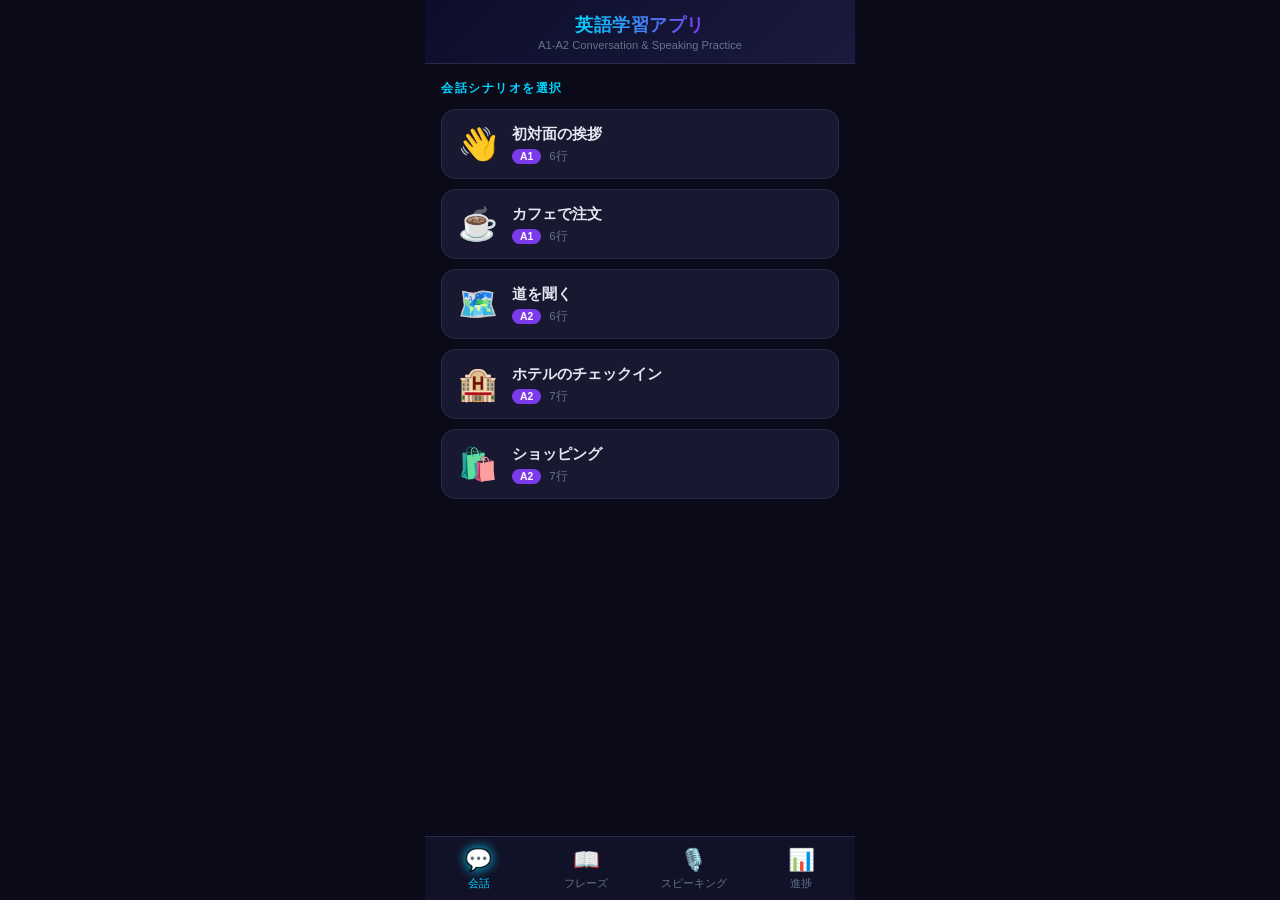
==== EnglishLearning/index.html @ e6db1539 "Add English Learning PWA for A1-A2 conversation & speaking practice - 5 dialogue scenarios (greeting" ====
<!DOCTYPE html>
<html lang="ja">
<head>
  <meta charset="UTF-8">
  <meta name="viewport" content="width=device-width, initial-scale=1.0, user-scalable=no">
  <meta name="apple-mobile-web-app-capable" content="yes">
  <meta name="apple-mobile-web-app-status-bar-style" content="black-translucent">
  <meta name="theme-color" content="#0a0a18">
  <title>English Learning App</title>
  <link rel="manifest" href="manifest.json">
  <link rel="apple-touch-icon" href="icons/icon-192.svg">
  <link rel="stylesheet" href="css/style.css">
</head>
<body>
<div id="app">

  <!-- Header -->
  <header class="header">
    <div class="header-title">英語学習アプリ</div>
    <div class="header-subtitle">A1-A2 Conversation & Speaking Practice</div>
  </header>

  <!-- Install Banner -->
  <div id="install-banner" class="install-banner hidden">
    <p>ホーム画面に追加してオフラインでも使えます</p>
    <button id="install-btn" class="install-btn">追加</button>
    <button id="install-dismiss-btn" class="install-dismiss">✕</button>
  </div>

  <!-- ============ CONVERSATION TAB ============ -->
  <section id="tab-conversation" class="tab-content active">
    <div class="scroll-area">

      <!-- List View -->
      <div id="dialogue-list-view">
        <div class="section-heading">会話シナリオを選択</div>
        <div id="dialogue-list"></div>
      </div>

      <!-- Detail View -->
      <div id="dialogue-detail-view" class="hidden">
        <div class="dialogue-detail-header">
          <button id="dl-back-btn" class="back-btn">← 戻る</button>
          <div id="dialogue-detail-title"></div>
        </div>

        <div id="dialogue-lines" class="dialogue-lines"></div>

        <div id="pronunciation-result" class="pronunciation-result hidden"></div>

        <div class="dialogue-controls">
          <div class="dialogue-ctrl-row">
            <button id="dl-prev-btn" class="btn-secondary">← 前へ</button>
            <span id="dl-progress">1 / 6</span>
            <button id="dl-next-btn" class="btn-primary">次へ →</button>
          </div>
          <div class="dialogue-ctrl-row">
            <button id="dl-speak-current-btn" class="btn-secondary" style="flex:1">🔊 聞く</button>
            <button id="dl-shadow-btn" class="btn-shadow">🗣️ シャドーイング</button>
          </div>
        </div>
      </div>

    </div>
  </section>

  <!-- ============ PHRASES TAB ============ -->
  <section id="tab-phrases" class="tab-content">
    <div class="scroll-area">
      <div class="section-heading">フレーズ集</div>
      <div class="cat-scroll">
        <div id="category-tabs" class="category-tabs"></div>
      </div>
      <div id="phrase-list"></div>
    </div>
  </section>

  <!-- ============ SPEAKING TAB ============ -->
  <section id="tab-speaking" class="tab-content">
    <div class="scroll-area">
      <div class="section-heading">スピーキング練習</div>

      <div class="sp-category-wrap">
        <label>カテゴリーを選択</label>
        <select id="sp-category-select" class="sp-select"></select>
      </div>

      <div class="speaking-card">
        <div id="sp-counter" class="sp-counter">1 / 10</div>
        <div id="sp-phrase-en" class="sp-phrase-en">Hello!</div>
        <div id="sp-phrase-ja" class="sp-phrase-ja">こんにちは！</div>
        <div id="sp-phrase-example" class="sp-phrase-example">Hello! How are you?</div>
      </div>

      <div id="sp-result" class="sp-result-box hidden"></div>

      <div class="sp-controls">
        <button id="sp-listen-btn" class="btn-secondary">🔊 発音を聞く</button>
        <button id="sp-record-btn" class="btn-shadow">🎙️ 発音してみる</button>
      </div>

      <div class="sp-nav">
        <button id="sp-prev-btn" class="btn-secondary">← 前のフレーズ</button>
        <button id="sp-next-btn" class="btn-secondary">次のフレーズ →</button>
      </div>

      <div class="sp-tips">
        <h3>💡 スピーキング練習のコツ</h3>
        <ul>
          <li>まず「発音を聞く」でネイティブの発音を確認しましょう</li>
          <li>何度も聞いて口の動きをイメージしてみましょう</li>
          <li>「発音してみる」をタップして実際に声に出してみましょう</li>
          <li>スコアより「声に出すこと」を大切に！</li>
        </ul>
      </div>
    </div>
  </section>

  <!-- ============ PROGRESS TAB ============ -->
  <section id="tab-progress" class="tab-content">
    <div class="scroll-area">
      <div class="section-heading">学習進捗</div>

      <div class="progress-stats">
        <div class="stat-card">
          <div id="prog-dialogues" class="stat-value">0/0</div>
          <div class="stat-label">会話完了</div>
        </div>
        <div class="stat-card">
          <div id="prog-phrases" class="stat-value">0/0</div>
          <div class="stat-label">練習済みフレーズ</div>
        </div>
        <div class="stat-card">
          <div id="prog-favorites" class="stat-value">0</div>
          <div class="stat-label">お気に入り</div>
        </div>
      </div>

      <div class="progress-bar-wrap">
        <p>会話シナリオ 完了率</p>
        <div class="progress-bar">
          <div id="prog-bar-fill" class="progress-bar-fill" style="width:0%"></div>
        </div>
        <div id="prog-bar-label" class="progress-bar-label">0%</div>
      </div>

      <div class="prog-section">
        <h3>完了した会話シナリオ</h3>
        <div id="prog-completed-list"></div>
      </div>

      <div class="prog-section">
        <h3>お気に入りのフレーズ</h3>
        <div id="prog-fav-list"></div>
      </div>

      <button id="prog-reset-btn" class="btn-danger">学習データをリセット</button>
    </div>
  </section>

  <!-- Tab Navigation -->
  <nav class="tab-nav">
    <button class="tab-btn active" data-tab="conversation">
      <span class="tab-icon">💬</span>
      <span>会話</span>
    </button>
    <button class="tab-btn" data-tab="phrases">
      <span class="tab-icon">📖</span>
      <span>フレーズ</span>
    </button>
    <button class="tab-btn" data-tab="speaking">
      <span class="tab-icon">🎙️</span>
      <span>スピーキング</span>
    </button>
    <button class="tab-btn" data-tab="progress">
      <span class="tab-icon">📊</span>
      <span>進捗</span>
    </button>
  </nav>

</div>

<!-- Toast -->
<div id="toast"></div>

<script src="js/data.js"></script>
<script src="js/app.js"></script>
</body>
</html>
---- EnglishLearning/css/style.css ----
/* ===== CSS Variables ===== */
:root {
  --bg: #0a0a18;
  --bg2: #111127;
  --card: #181830;
  --card2: #1e1e3c;
  --border: #2a2a50;
  --accent: #00d4ff;
  --accent2: #7c3aed;
  --accent3: #10b981;
  --text: #e2e8f0;
  --text2: #94a3b8;
  --text3: #64748b;
  --good: #10b981;
  --ok: #f59e0b;
  --retry: #ef4444;
  --radius: 14px;
  --radius-sm: 8px;
  --shadow: 0 4px 24px rgba(0,0,0,0.4);
  --transition: 0.2s ease;
  --header-h: 64px;
  --nav-h: 64px;
}

/* ===== Reset ===== */
*, *::before, *::after { box-sizing: border-box; margin: 0; padding: 0; }
html { font-size: 16px; }
body {
  font-family: -apple-system, BlinkMacSystemFont, 'Segoe UI', 'Hiragino Sans', sans-serif;
  background: var(--bg);
  color: var(--text);
  min-height: 100dvh;
  -webkit-font-smoothing: antialiased;
  overscroll-behavior: none;
}
button { cursor: pointer; border: none; background: none; font: inherit; color: inherit; }
button:disabled { opacity: 0.4; cursor: not-allowed; }
.hidden { display: none !important; }

/* ===== App Shell ===== */
#app {
  max-width: 430px;
  margin: 0 auto;
  min-height: 100dvh;
  display: flex;
  flex-direction: column;
  position: relative;
}

/* ===== Header ===== */
.header {
  height: var(--header-h);
  background: linear-gradient(135deg, #0d0d2b 0%, #1a1a3e 100%);
  display: flex;
  align-items: center;
  justify-content: center;
  flex-direction: column;
  border-bottom: 1px solid var(--border);
  position: sticky;
  top: 0;
  z-index: 50;
  padding: 0 16px;
}
.header-title {
  font-size: 1.1rem;
  font-weight: 700;
  background: linear-gradient(90deg, var(--accent), var(--accent2));
  -webkit-background-clip: text;
  -webkit-text-fill-color: transparent;
  background-clip: text;
  letter-spacing: 0.5px;
}
.header-subtitle {
  font-size: 0.7rem;
  color: var(--text3);
  margin-top: 2px;
}

/* ===== Install Banner ===== */
.install-banner {
  background: linear-gradient(135deg, var(--accent2), #4f46e5);
  padding: 10px 16px;
  display: flex;
  align-items: center;
  gap: 10px;
  font-size: 0.82rem;
}
.install-banner p { flex: 1; }
.install-btn {
  background: white;
  color: #1e1e3c;
  border-radius: 20px;
  padding: 5px 14px;
  font-size: 0.8rem;
  font-weight: 600;
  white-space: nowrap;
}
.install-dismiss {
  color: rgba(255,255,255,0.6);
  font-size: 1.1rem;
  padding: 4px;
}

/* ===== Tab Nav ===== */
.tab-nav {
  height: var(--nav-h);
  background: var(--bg2);
  border-top: 1px solid var(--border);
  display: flex;
  position: fixed;
  bottom: 0;
  left: 50%;
  transform: translateX(-50%);
  width: 100%;
  max-width: 430px;
  z-index: 50;
}
.tab-btn {
  flex: 1;
  display: flex;
  flex-direction: column;
  align-items: center;
  justify-content: center;
  gap: 3px;
  font-size: 0.7rem;
  color: var(--text3);
  transition: color var(--transition);
  padding-bottom: env(safe-area-inset-bottom, 0);
}
.tab-btn .tab-icon { font-size: 1.35rem; }
.tab-btn.active { color: var(--accent); }
.tab-btn.active .tab-icon { filter: drop-shadow(0 0 6px var(--accent)); }

/* ===== Scroll Area ===== */
.scroll-area {
  flex: 1;
  overflow-y: auto;
  padding: 16px;
  padding-bottom: calc(var(--nav-h) + 16px);
  -webkit-overflow-scrolling: touch;
}

/* ===== Tab Content ===== */
.tab-content { display: none; }
.tab-content.active { display: flex; flex-direction: column; }

/* ===== Section Heading ===== */
.section-heading {
  font-size: 0.75rem;
  font-weight: 600;
  color: var(--accent);
  text-transform: uppercase;
  letter-spacing: 1.5px;
  margin-bottom: 12px;
}

/* ===== Dialogue List ===== */
.dialogue-card {
  background: var(--card);
  border: 1px solid var(--border);
  border-radius: var(--radius);
  padding: 14px 16px;
  display: flex;
  align-items: center;
  gap: 14px;
  margin-bottom: 10px;
  transition: background var(--transition), border-color var(--transition);
}
.dialogue-card:hover, .dialogue-card:focus { background: var(--card2); border-color: var(--accent); outline: none; }
.dialogue-card.done { border-color: var(--good); }
.dialogue-icon { font-size: 2rem; }
.dialogue-info { flex: 1; }
.dialogue-title { font-size: 0.95rem; font-weight: 600; margin-bottom: 4px; }
.dialogue-meta { display: flex; gap: 8px; align-items: center; }
.level-badge {
  font-size: 0.65rem;
  font-weight: 700;
  background: var(--accent2);
  color: white;
  padding: 2px 8px;
  border-radius: 20px;
}
.line-count { font-size: 0.72rem; color: var(--text3); }
.done-badge {
  width: 24px;
  height: 24px;
  background: var(--good);
  border-radius: 50%;
  display: flex;
  align-items: center;
  justify-content: center;
  font-size: 0.75rem;
  font-weight: 700;
  flex-shrink: 0;
}

/* ===== Dialogue Detail ===== */
.dialogue-detail-header {
  display: flex;
  align-items: center;
  gap: 10px;
  margin-bottom: 16px;
}
.back-btn {
  background: var(--card);
  border: 1px solid var(--border);
  border-radius: var(--radius-sm);
  padding: 8px 12px;
  font-size: 0.85rem;
  color: var(--text2);
}
.back-btn:hover { color: var(--text); border-color: var(--accent); }
#dialogue-detail-title { font-size: 1rem; font-weight: 700; }

.dialogue-lines { margin-bottom: 16px; }

.dialogue-line {
  background: var(--card);
  border: 1px solid var(--border);
  border-radius: var(--radius);
  padding: 12px 14px;
  margin-bottom: 8px;
  position: relative;
  opacity: 0.5;
  transition: all var(--transition);
}
.dialogue-line.past { opacity: 0.65; }
.dialogue-line.active {
  opacity: 1;
  border-color: var(--accent);
  box-shadow: 0 0 16px rgba(0, 212, 255, 0.15);
}
.line-speaker {
  font-size: 0.7rem;
  font-weight: 700;
  color: var(--accent);
  text-transform: uppercase;
  letter-spacing: 1px;
  margin-bottom: 4px;
}
.line-en { font-size: 1rem; font-weight: 500; margin-bottom: 4px; }
.line-ja { font-size: 0.8rem; color: var(--text2); }
.line-speak-btn {
  position: absolute;
  top: 10px;
  right: 10px;
  font-size: 1.1rem;
  opacity: 0.6;
  transition: opacity var(--transition);
}
.line-speak-btn:hover { opacity: 1; }

.dialogue-controls {
  background: var(--card);
  border: 1px solid var(--border);
  border-radius: var(--radius);
  padding: 14px;
}
.dialogue-ctrl-row {
  display: flex;
  align-items: center;
  gap: 8px;
  margin-bottom: 10px;
}
.dialogue-ctrl-row:last-child { margin-bottom: 0; }
#dl-progress { font-size: 0.8rem; color: var(--text3); flex: 1; text-align: center; }

.btn-primary {
  background: linear-gradient(135deg, var(--accent), #0099cc);
  color: #000;
  font-weight: 700;
  border-radius: 24px;
  padding: 10px 20px;
  font-size: 0.9rem;
  transition: transform var(--transition), box-shadow var(--transition);
}
.btn-primary:hover:not(:disabled) { transform: scale(1.03); box-shadow: 0 4px 16px rgba(0,212,255,0.3); }

.btn-secondary {
  background: var(--card2);
  color: var(--text);
  border: 1px solid var(--border);
  border-radius: 24px;
  padding: 10px 16px;
  font-size: 0.85rem;
  transition: border-color var(--transition);
}
.btn-secondary:hover:not(:disabled) { border-color: var(--accent); }

.btn-shadow {
  background: linear-gradient(135deg, var(--accent2), #4f46e5);
  color: white;
  font-weight: 700;
  border-radius: 24px;
  padding: 10px 16px;
  font-size: 0.85rem;
  flex: 1;
}
.btn-shadow.recording {
  background: var(--retry);
  animation: pulse-btn 1s infinite;
}

@keyframes pulse-btn {
  0%, 100% { opacity: 1; }
  50% { opacity: 0.7; }
}

.pronunciation-result {
  margin-top: 10px;
  padding: 10px 14px;
  border-radius: var(--radius-sm);
  font-size: 0.85rem;
  font-weight: 600;
  text-align: center;
}
.pronunciation-result.good { background: rgba(16,185,129,0.15); color: var(--good); border: 1px solid var(--good); }
.pronunciation-result.ok { background: rgba(245,158,11,0.15); color: var(--ok); border: 1px solid var(--ok); }
.pronunciation-result.retry { background: rgba(239,68,68,0.15); color: var(--retry); border: 1px solid var(--retry); }
.spoken-text { font-size: 0.75rem; opacity: 0.8; margin-top: 4px; }

/* ===== Phrases Tab ===== */
.cat-scroll {
  overflow-x: auto;
  padding-bottom: 4px;
  margin-bottom: 16px;
  -webkit-overflow-scrolling: touch;
  scrollbar-width: none;
}
.cat-scroll::-webkit-scrollbar { display: none; }
.category-tabs { display: flex; gap: 8px; width: max-content; }

.cat-btn {
  display: flex;
  flex-direction: column;
  align-items: center;
  gap: 3px;
  background: var(--card);
  border: 1px solid var(--border);
  border-radius: var(--radius-sm);
  padding: 8px 12px;
  font-size: 0.72rem;
  white-space: nowrap;
  transition: all var(--transition);
}
.cat-btn.active {
  background: color-mix(in srgb, var(--cat-color, var(--accent)) 20%, var(--card));
  border-color: var(--cat-color, var(--accent));
  color: var(--cat-color, var(--accent));
}
.cat-btn span:first-child { font-size: 1.3rem; }

.phrase-card {
  background: var(--card);
  border: 1px solid var(--border);
  border-radius: var(--radius);
  padding: 14px;
  margin-bottom: 10px;
  display: flex;
  align-items: flex-start;
  gap: 10px;
  transition: border-color var(--transition);
}
.phrase-card.practiced { border-color: var(--accent3); }
.phrase-main { flex: 1; }
.phrase-en { font-size: 1rem; font-weight: 600; margin-bottom: 4px; }
.phrase-ja { font-size: 0.8rem; color: var(--accent); margin-bottom: 6px; }
.phrase-example { font-size: 0.75rem; color: var(--text3); font-style: italic; }

.phrase-actions { display: flex; flex-direction: column; gap: 6px; }
.icon-btn {
  width: 36px;
  height: 36px;
  border-radius: 50%;
  display: flex;
  align-items: center;
  justify-content: center;
  font-size: 1rem;
  background: var(--card2);
  border: 1px solid var(--border);
  transition: all var(--transition);
  flex-shrink: 0;
}
.icon-btn:hover { border-color: var(--accent); }
.icon-btn.active { color: #ef4444; border-color: #ef4444; }
.icon-btn.pulse { animation: pulse-btn 0.5s infinite; }

/* ===== Speaking Tab ===== */
.speaking-card {
  background: var(--card);
  border: 1px solid var(--border);
  border-radius: var(--radius);
  padding: 24px 20px;
  text-align: center;
  margin-bottom: 16px;
}
.sp-counter { font-size: 0.75rem; color: var(--text3); margin-bottom: 16px; }
.sp-phrase-en {
  font-size: 1.4rem;
  font-weight: 700;
  margin-bottom: 10px;
  line-height: 1.4;
  color: var(--text);
}
.sp-phrase-ja {
  font-size: 0.9rem;
  color: var(--accent);
  margin-bottom: 8px;
}
.sp-phrase-example {
  font-size: 0.78rem;
  color: var(--text3);
  font-style: italic;
}

.sp-controls {
  display: grid;
  grid-template-columns: 1fr 1fr;
  gap: 10px;
  margin-bottom: 12px;
}
.sp-nav { display: flex; gap: 10px; justify-content: center; margin-bottom: 12px; }
.sp-nav .btn-secondary { flex: 1; }

.sp-result-box {
  padding: 14px;
  border-radius: var(--radius);
  text-align: center;
  font-size: 1rem;
  font-weight: 700;
  line-height: 1.6;
}
.sp-result-box.good { background: rgba(16,185,129,0.15); color: var(--good); border: 1px solid var(--good); }
.sp-result-box.ok { background: rgba(245,158,11,0.15); color: var(--ok); border: 1px solid var(--ok); }
.sp-result-box.retry { background: rgba(239,68,68,0.15); color: var(--retry); border: 1px solid var(--retry); }

.sp-category-wrap { margin-bottom: 16px; }
.sp-category-wrap label { font-size: 0.78rem; color: var(--text3); display: block; margin-bottom: 6px; }
.sp-select {
  width: 100%;
  background: var(--card);
  border: 1px solid var(--border);
  border-radius: var(--radius-sm);
  color: var(--text);
  padding: 10px 12px;
  font-size: 0.9rem;
  appearance: none;
}
.sp-select:focus { outline: none; border-color: var(--accent); }

.sp-tips {
  background: var(--card);
  border: 1px solid var(--border);
  border-radius: var(--radius);
  padding: 14px;
}
.sp-tips h3 { font-size: 0.85rem; color: var(--accent); margin-bottom: 8px; }
.sp-tips ul { list-style: none; display: flex; flex-direction: column; gap: 6px; }
.sp-tips li { font-size: 0.78rem; color: var(--text2); padding-left: 18px; position: relative; }
.sp-tips li::before { content: '→'; position: absolute; left: 0; color: var(--accent2); }

/* ===== Progress Tab ===== */
.progress-stats {
  display: grid;
  grid-template-columns: repeat(3, 1fr);
  gap: 10px;
  margin-bottom: 20px;
}
.stat-card {
  background: var(--card);
  border: 1px solid var(--border);
  border-radius: var(--radius);
  padding: 14px;
  text-align: center;
}
.stat-value { font-size: 1.5rem; font-weight: 800; color: var(--accent); }
.stat-label { font-size: 0.7rem; color: var(--text3); margin-top: 4px; }

.progress-bar-wrap { margin-bottom: 20px; }
.progress-bar-wrap p { font-size: 0.78rem; color: var(--text2); margin-bottom: 8px; }
.progress-bar {
  height: 12px;
  background: var(--card2);
  border-radius: 6px;
  overflow: hidden;
  margin-bottom: 6px;
}
.progress-bar-fill {
  height: 100%;
  background: linear-gradient(90deg, var(--accent2), var(--accent));
  border-radius: 6px;
  transition: width 0.6s ease;
}
.progress-bar-label { font-size: 0.78rem; color: var(--text3); text-align: right; }

.prog-section { margin-bottom: 20px; }
.prog-section h3 { font-size: 0.82rem; color: var(--text2); margin-bottom: 10px; font-weight: 600; }

.completed-item, .fav-item {
  display: flex;
  align-items: center;
  justify-content: space-between;
  background: var(--card);
  border: 1px solid var(--border);
  border-radius: var(--radius-sm);
  padding: 10px 14px;
  margin-bottom: 8px;
  font-size: 0.85rem;
  gap: 10px;
}
.fav-en { font-size: 0.85rem; font-weight: 500; flex: 1; }
.fav-ja { font-size: 0.75rem; color: var(--accent); margin-right: auto; }

.empty-msg { font-size: 0.82rem; color: var(--text3); text-align: center; padding: 16px; }

.btn-danger {
  background: rgba(239,68,68,0.1);
  color: var(--retry);
  border: 1px solid var(--retry);
  border-radius: var(--radius-sm);
  padding: 10px 20px;
  font-size: 0.85rem;
  width: 100%;
  margin-top: 8px;
}

/* ===== Toast ===== */
#toast {
  position: fixed;
  bottom: calc(var(--nav-h) + 16px);
  left: 50%;
  transform: translateX(-50%) translateY(20px);
  background: var(--card2);
  color: var(--text);
  border: 1px solid var(--border);
  border-radius: 24px;
  padding: 10px 22px;
  font-size: 0.85rem;
  font-weight: 500;
  white-space: nowrap;
  opacity: 0;
  transition: opacity 0.3s, transform 0.3s;
  z-index: 200;
  pointer-events: none;
  max-width: 90vw;
  text-align: center;
}
#toast.show {
  opacity: 1;
  transform: translateX(-50%) translateY(0);
}

/* ===== Glow accent ===== */
.glow-accent { color: var(--accent); }

/* ===== Responsive safe area ===== */
@supports (padding-bottom: env(safe-area-inset-bottom)) {
  .tab-nav { padding-bottom: env(safe-area-inset-bottom); height: calc(var(--nav-h) + env(safe-area-inset-bottom)); }
  .scroll-area { padding-bottom: calc(var(--nav-h) + env(safe-area-inset-bottom) + 16px); }
}
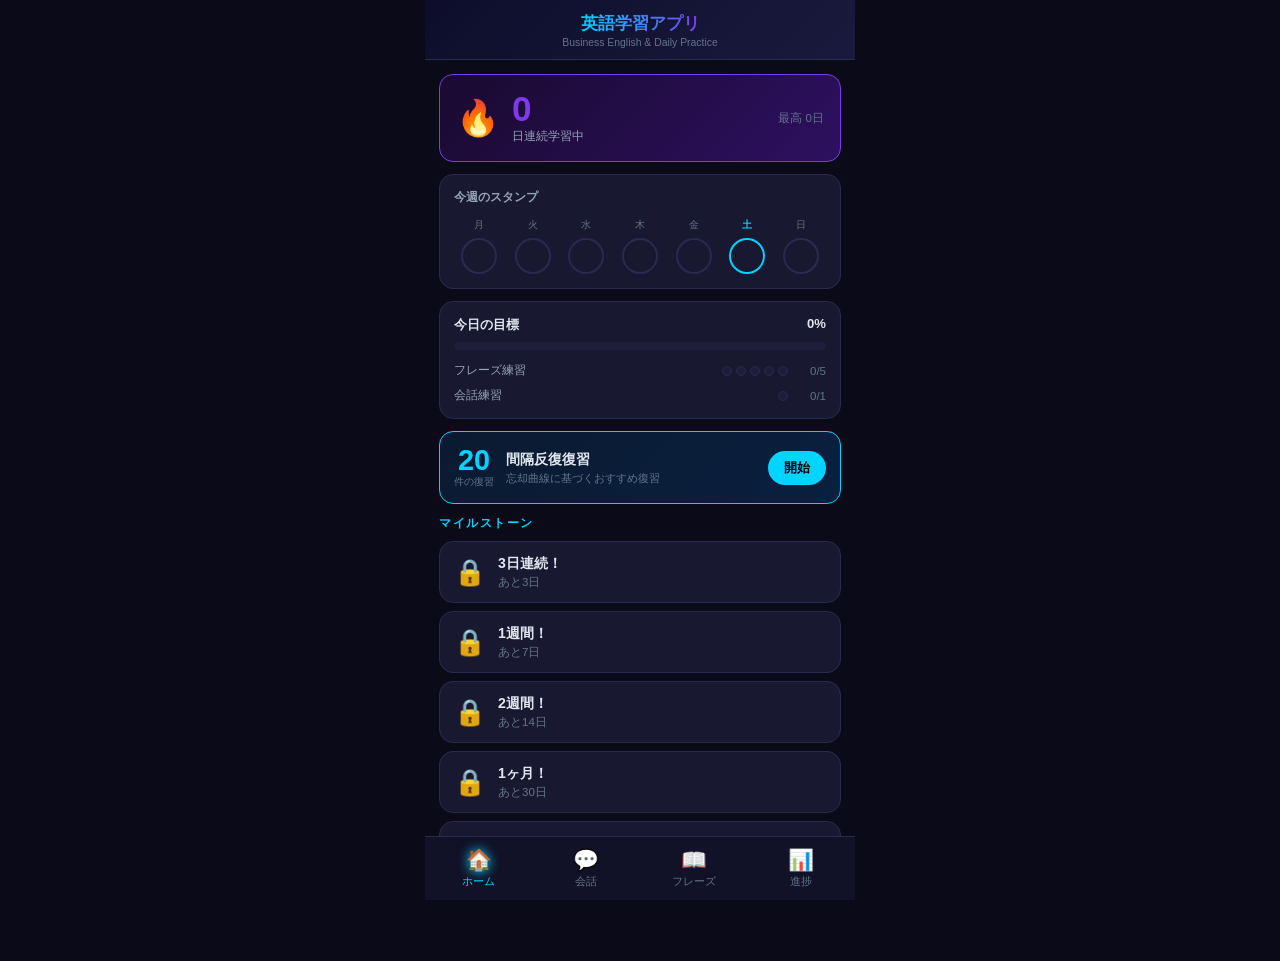
==== commit 2133d052: "Add business English, stamp card, SRS, and quiz mode Features based on latest language acquisition r" ====
--- a/EnglishLearning/index.html
+++ b/EnglishLearning/index.html
@@ -14,43 +14,90 @@
 <body>
 <div id="app">
 
-  <!-- Header -->
   <header class="header">
     <div class="header-title">英語学習アプリ</div>
-    <div class="header-subtitle">A1-A2 Conversation & Speaking Practice</div>
+    <div class="header-subtitle">Business English &amp; Daily Practice</div>
   </header>
 
-  <!-- Install Banner -->
   <div id="install-banner" class="install-banner hidden">
     <p>ホーム画面に追加してオフラインでも使えます</p>
     <button id="install-btn" class="install-btn">追加</button>
     <button id="install-dismiss-btn" class="install-dismiss">✕</button>
   </div>
 
-  <!-- ============ CONVERSATION TAB ============ -->
-  <section id="tab-conversation" class="tab-content active">
-    <div class="scroll-area">
-
-      <!-- List View -->
+  <!-- ===== HOME TAB ===== -->
+  <section id="tab-home" class="tab-content active">
+    <div class="scroll-area">
+
+      <!-- Streak Banner -->
+      <div class="streak-banner">
+        <div class="streak-fire">🔥</div>
+        <div class="streak-info">
+          <div class="streak-count" id="streak-count">0</div>
+          <div class="streak-label">日連続学習中</div>
+        </div>
+        <div class="streak-best">最高 <span id="streak-best">0</span>日</div>
+      </div>
+
+      <!-- Weekly Stamp Card -->
+      <div class="stamp-card">
+        <div class="stamp-card-title">今週のスタンプ</div>
+        <div class="stamp-row" id="stamp-row"></div>
+      </div>
+
+      <!-- Daily Goal -->
+      <div class="daily-goal-card">
+        <div class="goal-title">今日の目標 <span id="goal-pct">0%</span></div>
+        <div class="goal-bar"><div class="goal-bar-fill" id="goal-bar-fill"></div></div>
+        <div class="goal-items" id="goal-items"></div>
+      </div>
+
+      <!-- SRS Review -->
+      <div class="srs-banner" id="srs-banner">
+        <div class="srs-banner-left">
+          <div class="srs-count" id="srs-due-count">0</div>
+          <div class="srs-label">件の復習</div>
+        </div>
+        <div class="srs-banner-mid">
+          <div class="srs-title">間隔反復復習</div>
+          <div class="srs-sub">忘却曲線に基づくおすすめ復習</div>
+        </div>
+        <button class="srs-start-btn" id="srs-start-btn">開始</button>
+      </div>
+
+      <!-- Milestones -->
+      <div class="milestones">
+        <div class="section-heading">マイルストーン</div>
+        <div id="milestone-list" class="milestone-list"></div>
+      </div>
+
+    </div>
+  </section>
+
+  <!-- ===== CONVERSATION TAB ===== -->
+  <section id="tab-conversation" class="tab-content">
+    <div class="scroll-area">
+
+      <!-- Mode selector -->
+      <div class="mode-tabs" id="conv-mode-tabs">
+        <button class="mode-btn active" data-mode="general">日常会話</button>
+        <button class="mode-btn" data-mode="business">ビジネス</button>
+      </div>
+
       <div id="dialogue-list-view">
-        <div class="section-heading">会話シナリオを選択</div>
         <div id="dialogue-list"></div>
       </div>
 
-      <!-- Detail View -->
       <div id="dialogue-detail-view" class="hidden">
         <div class="dialogue-detail-header">
           <button id="dl-back-btn" class="back-btn">← 戻る</button>
           <div id="dialogue-detail-title"></div>
         </div>
-
         <div id="dialogue-lines" class="dialogue-lines"></div>
-
         <div id="pronunciation-result" class="pronunciation-result hidden"></div>
-
         <div class="dialogue-controls">
           <div class="dialogue-ctrl-row">
-            <button id="dl-prev-btn" class="btn-secondary">← 前へ</button>
+            <button id="dl-prev-btn" class="btn-secondary">← 前</button>
             <span id="dl-progress">1 / 6</span>
             <button id="dl-next-btn" class="btn-primary">次へ →</button>
           </div>
@@ -64,59 +111,81 @@
     </div>
   </section>
 
-  <!-- ============ PHRASES TAB ============ -->
+  <!-- ===== PHRASES TAB ===== -->
   <section id="tab-phrases" class="tab-content">
     <div class="scroll-area">
-      <div class="section-heading">フレーズ集</div>
-      <div class="cat-scroll">
-        <div id="category-tabs" class="category-tabs"></div>
-      </div>
-      <div id="phrase-list"></div>
-    </div>
-  </section>
-
-  <!-- ============ SPEAKING TAB ============ -->
-  <section id="tab-speaking" class="tab-content">
-    <div class="scroll-area">
-      <div class="section-heading">スピーキング練習</div>
-
-      <div class="sp-category-wrap">
-        <label>カテゴリーを選択</label>
-        <select id="sp-category-select" class="sp-select"></select>
-      </div>
-
-      <div class="speaking-card">
-        <div id="sp-counter" class="sp-counter">1 / 10</div>
-        <div id="sp-phrase-en" class="sp-phrase-en">Hello!</div>
-        <div id="sp-phrase-ja" class="sp-phrase-ja">こんにちは！</div>
-        <div id="sp-phrase-example" class="sp-phrase-example">Hello! How are you?</div>
-      </div>
-
-      <div id="sp-result" class="sp-result-box hidden"></div>
-
-      <div class="sp-controls">
-        <button id="sp-listen-btn" class="btn-secondary">🔊 発音を聞く</button>
-        <button id="sp-record-btn" class="btn-shadow">🎙️ 発音してみる</button>
-      </div>
-
-      <div class="sp-nav">
-        <button id="sp-prev-btn" class="btn-secondary">← 前のフレーズ</button>
-        <button id="sp-next-btn" class="btn-secondary">次のフレーズ →</button>
-      </div>
-
-      <div class="sp-tips">
-        <h3>💡 スピーキング練習のコツ</h3>
-        <ul>
-          <li>まず「発音を聞く」でネイティブの発音を確認しましょう</li>
-          <li>何度も聞いて口の動きをイメージしてみましょう</li>
-          <li>「発音してみる」をタップして実際に声に出してみましょう</li>
-          <li>スコアより「声に出すこと」を大切に！</li>
-        </ul>
-      </div>
-    </div>
-  </section>
-
-  <!-- ============ PROGRESS TAB ============ -->
+
+      <!-- Mode: browse / quiz / speaking -->
+      <div class="mode-tabs" id="phrase-mode-tabs">
+        <button class="mode-btn active" data-mode="browse">フレーズ集</button>
+        <button class="mode-btn" data-mode="quiz">クイズ</button>
+        <button class="mode-btn" data-mode="speaking">スピーキング</button>
+      </div>
+
+      <!-- Browse Mode -->
+      <div id="phrase-browse-view">
+        <div class="mode-tabs" id="phrase-type-tabs" style="margin-bottom:8px">
+          <button class="mode-btn active" data-type="general">日常</button>
+          <button class="mode-btn" data-type="business">ビジネス</button>
+        </div>
+        <div class="cat-scroll">
+          <div id="category-tabs" class="category-tabs"></div>
+        </div>
+        <div id="phrase-list"></div>
+      </div>
+
+      <!-- Quiz Mode -->
+      <div id="phrase-quiz-view" class="hidden">
+        <div class="quiz-card" id="quiz-card">
+          <div class="quiz-counter" id="quiz-counter">1 / 10</div>
+          <div class="quiz-prompt">次の日本語を英語で言ってみましょう</div>
+          <div class="quiz-ja" id="quiz-ja">-</div>
+          <div class="quiz-answer hidden" id="quiz-answer"></div>
+          <div class="quiz-example hidden" id="quiz-example"></div>
+        </div>
+        <div class="quiz-controls">
+          <button id="quiz-reveal-btn" class="btn-primary" style="width:100%">答えを見る</button>
+          <div class="quiz-rating hidden" id="quiz-rating">
+            <p>どのくらい言えましたか？</p>
+            <div class="rating-row">
+              <button class="rating-btn bad" data-score="0">😓<br>全然</button>
+              <button class="rating-btn ok" data-score="1">🤔<br>少し</button>
+              <button class="rating-btn good" data-score="2">😊<br>大体</button>
+              <button class="rating-btn great" data-score="3">🌟<br>完璧</button>
+            </div>
+          </div>
+        </div>
+        <button id="quiz-exit-btn" class="btn-secondary" style="width:100%;margin-top:12px">終了</button>
+      </div>
+
+      <!-- Speaking Mode -->
+      <div id="phrase-speaking-view" class="hidden">
+        <div class="sp-category-wrap">
+          <label>カテゴリー</label>
+          <select id="sp-category-select" class="sp-select"></select>
+        </div>
+        <div class="speaking-card">
+          <div id="sp-counter" class="sp-counter">1 / 10</div>
+          <div id="sp-phrase-en" class="sp-phrase-en">Hello!</div>
+          <div id="sp-phrase-ja" class="sp-phrase-ja">こんにちは！</div>
+          <div id="sp-phrase-example" class="sp-phrase-example"></div>
+        </div>
+        <div id="sp-result" class="sp-result-box hidden"></div>
+        <div class="sp-controls">
+          <button id="sp-listen-btn" class="btn-secondary">🔊 聞く</button>
+          <button id="sp-listen-slow-btn" class="btn-secondary">🐢 ゆっくり</button>
+          <button id="sp-record-btn" class="btn-shadow">🎙️ 発音</button>
+        </div>
+        <div class="sp-nav">
+          <button id="sp-prev-btn" class="btn-secondary">← 前</button>
+          <button id="sp-next-btn" class="btn-secondary">次 →</button>
+        </div>
+      </div>
+
+    </div>
+  </section>
+
+  <!-- ===== PROGRESS TAB ===== -->
   <section id="tab-progress" class="tab-content">
     <div class="scroll-area">
       <div class="section-heading">学習進捗</div>
@@ -127,13 +196,19 @@
           <div class="stat-label">会話完了</div>
         </div>
         <div class="stat-card">
-          <div id="prog-phrases" class="stat-value">0/0</div>
-          <div class="stat-label">練習済みフレーズ</div>
+          <div id="prog-mastered" class="stat-value">0</div>
+          <div class="stat-label">習得済み</div>
         </div>
         <div class="stat-card">
-          <div id="prog-favorites" class="stat-value">0</div>
-          <div class="stat-label">お気に入り</div>
-        </div>
+          <div id="prog-streak" class="stat-value">0</div>
+          <div class="stat-label">連続日数</div>
+        </div>
+      </div>
+
+      <!-- SRS Mastery breakdown -->
+      <div class="srs-breakdown">
+        <div class="section-heading" style="margin-bottom:10px">習熟度</div>
+        <div id="srs-breakdown-bars"></div>
       </div>
 
       <div class="progress-bar-wrap">
@@ -145,22 +220,62 @@
       </div>
 
       <div class="prog-section">
-        <h3>完了した会話シナリオ</h3>
+        <h3>完了した会話</h3>
         <div id="prog-completed-list"></div>
       </div>
 
       <div class="prog-section">
-        <h3>お気に入りのフレーズ</h3>
+        <h3>お気に入りフレーズ</h3>
         <div id="prog-fav-list"></div>
       </div>
 
       <button id="prog-reset-btn" class="btn-danger">学習データをリセット</button>
     </div>
   </section>
+
+  <!-- ===== SRS REVIEW OVERLAY ===== -->
+  <div id="srs-overlay" class="overlay hidden">
+    <div class="overlay-card">
+      <button id="srs-close-btn" class="overlay-close">✕</button>
+      <div class="srs-header">
+        <div class="srs-overlay-title">間隔反復復習</div>
+        <div id="srs-overlay-counter" class="srs-overlay-counter">1 / 10</div>
+      </div>
+      <div class="srs-progress-bar"><div id="srs-progress-fill" class="srs-progress-fill"></div></div>
+      <div class="srs-card-wrap">
+        <div class="srs-card-prompt">🇯🇵 英語で言ってみましょう</div>
+        <div id="srs-card-ja" class="srs-card-ja">-</div>
+        <div id="srs-card-answer" class="srs-card-answer hidden">
+          <div id="srs-card-en" class="srs-card-en"></div>
+          <div id="srs-card-example" class="srs-card-example"></div>
+        </div>
+      </div>
+      <button id="srs-reveal-btn" class="btn-primary" style="width:100%;margin-bottom:12px">答えを見る</button>
+      <div id="srs-rating" class="quiz-rating hidden">
+        <p>どのくらい言えましたか？</p>
+        <div class="rating-row">
+          <button class="rating-btn bad" data-score="0">😓<br>全然</button>
+          <button class="rating-btn ok" data-score="1">🤔<br>少し</button>
+          <button class="rating-btn good" data-score="2">😊<br>大体</button>
+          <button class="rating-btn great" data-score="3">🌟<br>完璧</button>
+        </div>
+      </div>
+      <div id="srs-complete" class="srs-complete hidden">
+        <div class="srs-complete-icon">🎉</div>
+        <div class="srs-complete-title">復習完了！</div>
+        <div id="srs-complete-msg" class="srs-complete-msg"></div>
+        <button id="srs-done-btn" class="btn-primary" style="width:100%;margin-top:16px">ホームに戻る</button>
+      </div>
+    </div>
+  </div>
 
   <!-- Tab Navigation -->
   <nav class="tab-nav">
-    <button class="tab-btn active" data-tab="conversation">
+    <button class="tab-btn active" data-tab="home">
+      <span class="tab-icon">🏠</span>
+      <span>ホーム</span>
+    </button>
+    <button class="tab-btn" data-tab="conversation">
       <span class="tab-icon">💬</span>
       <span>会話</span>
     </button>
@@ -168,10 +283,6 @@
       <span class="tab-icon">📖</span>
       <span>フレーズ</span>
     </button>
-    <button class="tab-btn" data-tab="speaking">
-      <span class="tab-icon">🎙️</span>
-      <span>スピーキング</span>
-    </button>
     <button class="tab-btn" data-tab="progress">
       <span class="tab-icon">📊</span>
       <span>進捗</span>
@@ -180,7 +291,6 @@
 
 </div>
 
-<!-- Toast -->
 <div id="toast"></div>
 
 <script src="js/data.js"></script>
--- a/EnglishLearning/css/style.css
+++ b/EnglishLearning/css/style.css
@@ -18,11 +18,10 @@
   --radius-sm: 8px;
   --shadow: 0 4px 24px rgba(0,0,0,0.4);
   --transition: 0.2s ease;
-  --header-h: 64px;
+  --header-h: 60px;
   --nav-h: 64px;
 }
 
-/* ===== Reset ===== */
 *, *::before, *::after { box-sizing: border-box; margin: 0; padding: 0; }
 html { font-size: 16px; }
 body {
@@ -38,523 +37,390 @@
 .hidden { display: none !important; }
 
 /* ===== App Shell ===== */
-#app {
-  max-width: 430px;
-  margin: 0 auto;
-  min-height: 100dvh;
-  display: flex;
-  flex-direction: column;
-  position: relative;
-}
+#app { max-width: 430px; margin: 0 auto; min-height: 100dvh; display: flex; flex-direction: column; }
 
 /* ===== Header ===== */
 .header {
   height: var(--header-h);
   background: linear-gradient(135deg, #0d0d2b 0%, #1a1a3e 100%);
-  display: flex;
-  align-items: center;
-  justify-content: center;
-  flex-direction: column;
+  display: flex; flex-direction: column; align-items: center; justify-content: center;
   border-bottom: 1px solid var(--border);
-  position: sticky;
-  top: 0;
-  z-index: 50;
-  padding: 0 16px;
+  position: sticky; top: 0; z-index: 50;
 }
 .header-title {
-  font-size: 1.1rem;
-  font-weight: 700;
+  font-size: 1.05rem; font-weight: 700;
   background: linear-gradient(90deg, var(--accent), var(--accent2));
-  -webkit-background-clip: text;
-  -webkit-text-fill-color: transparent;
-  background-clip: text;
-  letter-spacing: 0.5px;
-}
-.header-subtitle {
-  font-size: 0.7rem;
-  color: var(--text3);
-  margin-top: 2px;
-}
+  -webkit-background-clip: text; -webkit-text-fill-color: transparent; background-clip: text;
+}
+.header-subtitle { font-size: 0.65rem; color: var(--text3); margin-top: 2px; }
 
 /* ===== Install Banner ===== */
 .install-banner {
   background: linear-gradient(135deg, var(--accent2), #4f46e5);
-  padding: 10px 16px;
-  display: flex;
-  align-items: center;
-  gap: 10px;
-  font-size: 0.82rem;
+  padding: 10px 16px; display: flex; align-items: center; gap: 10px; font-size: 0.82rem;
 }
 .install-banner p { flex: 1; }
-.install-btn {
-  background: white;
-  color: #1e1e3c;
-  border-radius: 20px;
-  padding: 5px 14px;
-  font-size: 0.8rem;
-  font-weight: 600;
-  white-space: nowrap;
-}
-.install-dismiss {
-  color: rgba(255,255,255,0.6);
-  font-size: 1.1rem;
-  padding: 4px;
-}
+.install-btn { background: white; color: #1e1e3c; border-radius: 20px; padding: 5px 14px; font-size: 0.8rem; font-weight: 600; }
+.install-dismiss { color: rgba(255,255,255,0.6); font-size: 1.1rem; padding: 4px; }
 
 /* ===== Tab Nav ===== */
 .tab-nav {
-  height: var(--nav-h);
-  background: var(--bg2);
-  border-top: 1px solid var(--border);
-  display: flex;
-  position: fixed;
-  bottom: 0;
-  left: 50%;
-  transform: translateX(-50%);
-  width: 100%;
-  max-width: 430px;
-  z-index: 50;
+  height: var(--nav-h); background: var(--bg2); border-top: 1px solid var(--border);
+  display: flex; position: fixed; bottom: 0; left: 50%; transform: translateX(-50%);
+  width: 100%; max-width: 430px; z-index: 50;
 }
 .tab-btn {
-  flex: 1;
-  display: flex;
-  flex-direction: column;
-  align-items: center;
-  justify-content: center;
-  gap: 3px;
-  font-size: 0.7rem;
-  color: var(--text3);
-  transition: color var(--transition);
+  flex: 1; display: flex; flex-direction: column; align-items: center; justify-content: center;
+  gap: 3px; font-size: 0.68rem; color: var(--text3); transition: color var(--transition);
   padding-bottom: env(safe-area-inset-bottom, 0);
 }
-.tab-btn .tab-icon { font-size: 1.35rem; }
+.tab-btn .tab-icon { font-size: 1.3rem; }
 .tab-btn.active { color: var(--accent); }
 .tab-btn.active .tab-icon { filter: drop-shadow(0 0 6px var(--accent)); }
 
 /* ===== Scroll Area ===== */
 .scroll-area {
-  flex: 1;
-  overflow-y: auto;
-  padding: 16px;
-  padding-bottom: calc(var(--nav-h) + 16px);
+  flex: 1; overflow-y: auto; padding: 14px 14px calc(var(--nav-h) + 14px);
   -webkit-overflow-scrolling: touch;
 }
-
-/* ===== Tab Content ===== */
 .tab-content { display: none; }
 .tab-content.active { display: flex; flex-direction: column; }
 
 /* ===== Section Heading ===== */
 .section-heading {
-  font-size: 0.75rem;
-  font-weight: 600;
-  color: var(--accent);
-  text-transform: uppercase;
-  letter-spacing: 1.5px;
-  margin-bottom: 12px;
-}
-
-/* ===== Dialogue List ===== */
+  font-size: 0.72rem; font-weight: 700; color: var(--accent);
+  text-transform: uppercase; letter-spacing: 1.5px; margin-bottom: 10px;
+}
+
+/* ===== Mode Tabs ===== */
+.mode-tabs {
+  display: flex; background: var(--card); border: 1px solid var(--border);
+  border-radius: var(--radius-sm); padding: 3px; gap: 3px; margin-bottom: 14px;
+}
+.mode-btn {
+  flex: 1; padding: 8px; border-radius: 6px; font-size: 0.82rem;
+  font-weight: 600; color: var(--text3); transition: all var(--transition); text-align: center;
+}
+.mode-btn.active { background: var(--accent2); color: white; }
+
+/* ===== Streak Banner ===== */
+.streak-banner {
+  background: linear-gradient(135deg, #1a0a30, #2d1060);
+  border: 1px solid var(--accent2); border-radius: var(--radius);
+  padding: 16px; display: flex; align-items: center; gap: 12px; margin-bottom: 12px;
+}
+.streak-fire { font-size: 2.2rem; }
+.streak-info { flex: 1; }
+.streak-count { font-size: 2.2rem; font-weight: 900; color: var(--accent2); line-height: 1; }
+.streak-label { font-size: 0.75rem; color: var(--text2); margin-top: 2px; }
+.streak-best { font-size: 0.72rem; color: var(--text3); text-align: right; white-space: nowrap; }
+
+/* ===== Stamp Card ===== */
+.stamp-card {
+  background: var(--card); border: 1px solid var(--border); border-radius: var(--radius);
+  padding: 14px; margin-bottom: 12px;
+}
+.stamp-card-title { font-size: 0.78rem; font-weight: 700; color: var(--text2); margin-bottom: 12px; }
+.stamp-row { display: flex; justify-content: space-between; gap: 4px; }
+.stamp-day {
+  flex: 1; display: flex; flex-direction: column; align-items: center; gap: 6px;
+}
+.stamp-label { font-size: 0.65rem; color: var(--text3); }
+.stamp-circle {
+  width: 36px; height: 36px; border-radius: 50%;
+  border: 2px solid var(--border); display: flex; align-items: center; justify-content: center;
+  font-size: 1rem; transition: all var(--transition);
+}
+.stamp-day.stamped .stamp-circle {
+  background: linear-gradient(135deg, var(--accent2), var(--accent));
+  border-color: var(--accent); color: white;
+  box-shadow: 0 0 12px rgba(0,212,255,0.3);
+}
+.stamp-day.today .stamp-label { color: var(--accent); font-weight: 700; }
+.stamp-day.today:not(.stamped) .stamp-circle { border-color: var(--accent); }
+
+/* ===== Daily Goal ===== */
+.daily-goal-card {
+  background: var(--card); border: 1px solid var(--border); border-radius: var(--radius);
+  padding: 14px; margin-bottom: 12px;
+}
+.goal-title { font-size: 0.82rem; font-weight: 700; margin-bottom: 8px; display: flex; justify-content: space-between; }
+.goal-bar { height: 8px; background: var(--card2); border-radius: 4px; overflow: hidden; margin-bottom: 12px; }
+.goal-bar-fill { height: 100%; background: linear-gradient(90deg, var(--accent2), var(--accent)); border-radius: 4px; transition: width 0.5s ease; }
+.goal-item { display: flex; align-items: center; gap: 10px; margin-bottom: 8px; }
+.goal-item:last-child { margin-bottom: 0; }
+.goal-item-label { font-size: 0.78rem; color: var(--text2); flex: 1; }
+.goal-dots { display: flex; gap: 4px; }
+.goal-dot { width: 10px; height: 10px; border-radius: 50%; background: var(--card2); border: 1px solid var(--border); transition: background var(--transition); }
+.goal-dot.filled { background: var(--accent3); border-color: var(--accent3); box-shadow: 0 0 6px rgba(16,185,129,0.4); }
+.goal-num { font-size: 0.72rem; color: var(--text3); min-width: 28px; text-align: right; }
+
+/* ===== SRS Banner ===== */
+.srs-banner {
+  background: linear-gradient(135deg, #0a1a30, #0a2040);
+  border: 1px solid var(--accent); border-radius: var(--radius);
+  padding: 14px; display: flex; align-items: center; gap: 12px; margin-bottom: 12px;
+  transition: opacity var(--transition);
+}
+.srs-banner.no-due { opacity: 0.5; }
+.srs-banner-left { text-align: center; min-width: 40px; }
+.srs-count { font-size: 1.8rem; font-weight: 900; color: var(--accent); line-height: 1; }
+.srs-label { font-size: 0.65rem; color: var(--text3); }
+.srs-banner-mid { flex: 1; }
+.srs-title { font-size: 0.88rem; font-weight: 700; margin-bottom: 2px; }
+.srs-sub { font-size: 0.7rem; color: var(--text3); }
+.srs-start-btn {
+  background: var(--accent); color: #000; font-weight: 800; border-radius: 20px;
+  padding: 8px 16px; font-size: 0.82rem;
+}
+
+/* ===== Milestones ===== */
+.milestone-list { display: flex; flex-direction: column; gap: 8px; }
+.milestone-item {
+  display: flex; align-items: center; gap: 12px;
+  background: var(--card); border: 1px solid var(--border); border-radius: var(--radius);
+  padding: 12px 14px;
+}
+.milestone-item.unlocked { border-color: var(--accent2); }
+.milestone-icon { font-size: 1.6rem; flex-shrink: 0; }
+.milestone-info { flex: 1; }
+.milestone-label { font-size: 0.88rem; font-weight: 700; margin-bottom: 2px; }
+.milestone-msg { font-size: 0.72rem; color: var(--text3); }
+.milestone-badge {
+  font-size: 0.65rem; font-weight: 700; background: var(--accent2);
+  color: white; padding: 3px 8px; border-radius: 20px;
+}
+
+/* ===== SRS Overlay ===== */
+.overlay {
+  position: fixed; inset: 0; background: rgba(0,0,0,0.85); z-index: 200;
+  display: flex; align-items: flex-end; justify-content: center;
+}
+.overlay-card {
+  background: var(--bg2); border: 1px solid var(--border); border-radius: 24px 24px 0 0;
+  padding: 20px 18px calc(20px + env(safe-area-inset-bottom,0px));
+  width: 100%; max-width: 430px; max-height: 90dvh; overflow-y: auto;
+  position: relative;
+}
+.overlay-close {
+  position: absolute; top: 16px; right: 16px; font-size: 1.1rem; color: var(--text3);
+  background: var(--card); border-radius: 50%; width: 32px; height: 32px;
+  display: flex; align-items: center; justify-content: center;
+}
+.srs-header { display: flex; justify-content: space-between; align-items: center; margin-bottom: 12px; }
+.srs-overlay-title { font-size: 1rem; font-weight: 700; }
+.srs-overlay-counter { font-size: 0.78rem; color: var(--text3); }
+.srs-progress-bar { height: 6px; background: var(--card2); border-radius: 3px; overflow: hidden; margin-bottom: 20px; }
+.srs-progress-fill { height: 100%; background: linear-gradient(90deg, var(--accent2), var(--accent)); transition: width 0.4s ease; }
+.srs-card-wrap { text-align: center; margin-bottom: 20px; min-height: 120px; display: flex; flex-direction: column; align-items: center; justify-content: center; }
+.srs-card-prompt { font-size: 0.72rem; color: var(--text3); margin-bottom: 10px; }
+.srs-card-ja { font-size: 1.4rem; font-weight: 700; color: var(--text); margin-bottom: 14px; line-height: 1.4; }
+.srs-card-answer { width: 100%; }
+.srs-card-en { font-size: 1.1rem; font-weight: 600; color: var(--accent); margin-bottom: 6px; }
+.srs-card-example { font-size: 0.78rem; color: var(--text3); font-style: italic; }
+.srs-complete { text-align: center; padding: 20px 0; }
+.srs-complete-icon { font-size: 3rem; margin-bottom: 10px; }
+.srs-complete-title { font-size: 1.2rem; font-weight: 800; margin-bottom: 6px; }
+.srs-complete-msg { font-size: 0.88rem; color: var(--text2); }
+
+/* ===== Quiz ===== */
+.quiz-card {
+  background: var(--card); border: 1px solid var(--border); border-radius: var(--radius);
+  padding: 24px 18px; text-align: center; margin-bottom: 14px; min-height: 180px;
+  display: flex; flex-direction: column; align-items: center; justify-content: center;
+}
+.quiz-counter { font-size: 0.72rem; color: var(--text3); margin-bottom: 10px; }
+.quiz-prompt { font-size: 0.75rem; color: var(--text3); margin-bottom: 12px; }
+.quiz-ja { font-size: 1.3rem; font-weight: 700; color: var(--accent); line-height: 1.4; }
+.quiz-answer { font-size: 1.1rem; font-weight: 600; margin-top: 14px; color: var(--text); }
+.quiz-example { font-size: 0.78rem; color: var(--text3); font-style: italic; margin-top: 6px; }
+.quiz-controls { display: flex; flex-direction: column; gap: 12px; }
+
+/* ===== Rating ===== */
+.quiz-rating { background: var(--card); border: 1px solid var(--border); border-radius: var(--radius); padding: 14px; }
+.quiz-rating p { font-size: 0.8rem; color: var(--text2); text-align: center; margin-bottom: 10px; }
+.rating-row { display: grid; grid-template-columns: repeat(4, 1fr); gap: 8px; }
+.rating-btn {
+  display: flex; flex-direction: column; align-items: center; justify-content: center;
+  gap: 4px; padding: 10px 4px; border-radius: var(--radius-sm);
+  font-size: 0.72rem; font-weight: 600; border: 1px solid var(--border);
+  background: var(--card2); transition: all var(--transition);
+}
+.rating-btn:hover { transform: scale(1.05); }
+.rating-btn .emoji { font-size: 1.4rem; }
+.rating-btn.bad { border-color: var(--retry); }
+.rating-btn.ok { border-color: var(--ok); }
+.rating-btn.good { border-color: var(--good); }
+.rating-btn.great { border-color: var(--accent2); }
+
+/* ===== SRS Level Badges ===== */
+.srs-level-badge { font-size: 0.6rem; font-weight: 700; padding: 2px 7px; border-radius: 10px; white-space: nowrap; }
+.srs-new { background: rgba(100,116,139,0.2); color: #94a3b8; }
+.srs-learning { background: rgba(245,158,11,0.2); color: var(--ok); }
+.srs-young { background: rgba(16,185,129,0.2); color: var(--good); }
+.srs-mature { background: rgba(0,212,255,0.2); color: var(--accent); }
+.srs-mastered { background: rgba(124,58,237,0.2); color: var(--accent2); }
+
+/* ===== SRS Breakdown ===== */
+.srs-breakdown { background: var(--card); border: 1px solid var(--border); border-radius: var(--radius); padding: 14px; margin-bottom: 16px; }
+.srs-bar-row { display: flex; align-items: center; gap: 8px; margin-bottom: 8px; }
+.srs-bar-row:last-child { margin-bottom: 0; }
+.srs-bar-label { font-size: 0.68rem; font-weight: 700; min-width: 50px; }
+.srs-bar-track { flex: 1; height: 8px; background: var(--card2); border-radius: 4px; overflow: hidden; }
+.srs-bar-fill { height: 100%; border-radius: 4px; transition: width 0.5s ease; min-width: 4px; }
+.srs-bar-count { font-size: 0.7rem; color: var(--text3); min-width: 24px; text-align: right; }
+
+/* ===== Dialogue Cards ===== */
 .dialogue-card {
-  background: var(--card);
-  border: 1px solid var(--border);
-  border-radius: var(--radius);
-  padding: 14px 16px;
-  display: flex;
-  align-items: center;
-  gap: 14px;
-  margin-bottom: 10px;
-  transition: background var(--transition), border-color var(--transition);
+  background: var(--card); border: 1px solid var(--border); border-radius: var(--radius);
+  padding: 14px 16px; display: flex; align-items: center; gap: 12px;
+  margin-bottom: 10px; transition: all var(--transition);
 }
 .dialogue-card:hover, .dialogue-card:focus { background: var(--card2); border-color: var(--accent); outline: none; }
 .dialogue-card.done { border-color: var(--good); }
-.dialogue-icon { font-size: 2rem; }
+.dialogue-icon { font-size: 2rem; flex-shrink: 0; }
 .dialogue-info { flex: 1; }
 .dialogue-title { font-size: 0.95rem; font-weight: 600; margin-bottom: 4px; }
 .dialogue-meta { display: flex; gap: 8px; align-items: center; }
-.level-badge {
-  font-size: 0.65rem;
-  font-weight: 700;
-  background: var(--accent2);
-  color: white;
-  padding: 2px 8px;
-  border-radius: 20px;
-}
+.level-badge { font-size: 0.62rem; font-weight: 700; background: var(--accent2); color: white; padding: 2px 8px; border-radius: 20px; }
+.level-badge.biz { background: #d97706; }
 .line-count { font-size: 0.72rem; color: var(--text3); }
 .done-badge {
-  width: 24px;
-  height: 24px;
-  background: var(--good);
-  border-radius: 50%;
-  display: flex;
-  align-items: center;
-  justify-content: center;
-  font-size: 0.75rem;
-  font-weight: 700;
-  flex-shrink: 0;
+  width: 24px; height: 24px; background: var(--good); border-radius: 50%;
+  display: flex; align-items: center; justify-content: center; font-size: 0.75rem; font-weight: 700; flex-shrink: 0;
 }
 
 /* ===== Dialogue Detail ===== */
-.dialogue-detail-header {
-  display: flex;
-  align-items: center;
-  gap: 10px;
-  margin-bottom: 16px;
-}
-.back-btn {
-  background: var(--card);
-  border: 1px solid var(--border);
-  border-radius: var(--radius-sm);
-  padding: 8px 12px;
-  font-size: 0.85rem;
-  color: var(--text2);
-}
-.back-btn:hover { color: var(--text); border-color: var(--accent); }
-#dialogue-detail-title { font-size: 1rem; font-weight: 700; }
-
-.dialogue-lines { margin-bottom: 16px; }
-
+.dialogue-detail-header { display: flex; align-items: center; gap: 10px; margin-bottom: 14px; }
+.back-btn { background: var(--card); border: 1px solid var(--border); border-radius: var(--radius-sm); padding: 8px 12px; font-size: 0.82rem; color: var(--text2); }
+.back-btn:hover { border-color: var(--accent); }
+#dialogue-detail-title { font-size: 0.95rem; font-weight: 700; }
+.dialogue-lines { margin-bottom: 12px; }
 .dialogue-line {
-  background: var(--card);
-  border: 1px solid var(--border);
-  border-radius: var(--radius);
-  padding: 12px 14px;
-  margin-bottom: 8px;
-  position: relative;
-  opacity: 0.5;
-  transition: all var(--transition);
+  background: var(--card); border: 1px solid var(--border); border-radius: var(--radius);
+  padding: 12px 14px; margin-bottom: 8px; position: relative; opacity: 0.5; transition: all var(--transition);
 }
 .dialogue-line.past { opacity: 0.65; }
-.dialogue-line.active {
-  opacity: 1;
-  border-color: var(--accent);
-  box-shadow: 0 0 16px rgba(0, 212, 255, 0.15);
-}
-.line-speaker {
-  font-size: 0.7rem;
-  font-weight: 700;
-  color: var(--accent);
-  text-transform: uppercase;
-  letter-spacing: 1px;
-  margin-bottom: 4px;
-}
-.line-en { font-size: 1rem; font-weight: 500; margin-bottom: 4px; }
-.line-ja { font-size: 0.8rem; color: var(--text2); }
-.line-speak-btn {
-  position: absolute;
-  top: 10px;
-  right: 10px;
-  font-size: 1.1rem;
-  opacity: 0.6;
-  transition: opacity var(--transition);
-}
+.dialogue-line.active { opacity: 1; border-color: var(--accent); box-shadow: 0 0 16px rgba(0,212,255,0.15); }
+.line-speaker { font-size: 0.68rem; font-weight: 700; color: var(--accent); text-transform: uppercase; letter-spacing: 1px; margin-bottom: 4px; }
+.line-en { font-size: 0.95rem; font-weight: 500; margin-bottom: 4px; }
+.line-ja { font-size: 0.78rem; color: var(--text2); }
+.line-speak-btn { position: absolute; top: 10px; right: 10px; font-size: 1rem; opacity: 0.6; transition: opacity var(--transition); }
 .line-speak-btn:hover { opacity: 1; }
-
-.dialogue-controls {
-  background: var(--card);
-  border: 1px solid var(--border);
-  border-radius: var(--radius);
-  padding: 14px;
-}
-.dialogue-ctrl-row {
-  display: flex;
-  align-items: center;
-  gap: 8px;
-  margin-bottom: 10px;
-}
+.dialogue-controls { background: var(--card); border: 1px solid var(--border); border-radius: var(--radius); padding: 12px; }
+.dialogue-ctrl-row { display: flex; align-items: center; gap: 8px; margin-bottom: 8px; }
 .dialogue-ctrl-row:last-child { margin-bottom: 0; }
-#dl-progress { font-size: 0.8rem; color: var(--text3); flex: 1; text-align: center; }
-
-.btn-primary {
-  background: linear-gradient(135deg, var(--accent), #0099cc);
-  color: #000;
-  font-weight: 700;
-  border-radius: 24px;
-  padding: 10px 20px;
-  font-size: 0.9rem;
-  transition: transform var(--transition), box-shadow var(--transition);
-}
-.btn-primary:hover:not(:disabled) { transform: scale(1.03); box-shadow: 0 4px 16px rgba(0,212,255,0.3); }
-
-.btn-secondary {
-  background: var(--card2);
-  color: var(--text);
-  border: 1px solid var(--border);
-  border-radius: 24px;
-  padding: 10px 16px;
-  font-size: 0.85rem;
-  transition: border-color var(--transition);
-}
-.btn-secondary:hover:not(:disabled) { border-color: var(--accent); }
-
-.btn-shadow {
-  background: linear-gradient(135deg, var(--accent2), #4f46e5);
-  color: white;
-  font-weight: 700;
-  border-radius: 24px;
-  padding: 10px 16px;
-  font-size: 0.85rem;
-  flex: 1;
-}
-.btn-shadow.recording {
-  background: var(--retry);
-  animation: pulse-btn 1s infinite;
-}
-
-@keyframes pulse-btn {
-  0%, 100% { opacity: 1; }
-  50% { opacity: 0.7; }
-}
-
-.pronunciation-result {
-  margin-top: 10px;
-  padding: 10px 14px;
-  border-radius: var(--radius-sm);
-  font-size: 0.85rem;
-  font-weight: 600;
-  text-align: center;
-}
+#dl-progress { font-size: 0.78rem; color: var(--text3); flex: 1; text-align: center; }
+.pronunciation-result { margin-top: 10px; padding: 10px 14px; border-radius: var(--radius-sm); font-size: 0.85rem; font-weight: 600; text-align: center; }
 .pronunciation-result.good { background: rgba(16,185,129,0.15); color: var(--good); border: 1px solid var(--good); }
 .pronunciation-result.ok { background: rgba(245,158,11,0.15); color: var(--ok); border: 1px solid var(--ok); }
 .pronunciation-result.retry { background: rgba(239,68,68,0.15); color: var(--retry); border: 1px solid var(--retry); }
-.spoken-text { font-size: 0.75rem; opacity: 0.8; margin-top: 4px; }
-
-/* ===== Phrases Tab ===== */
-.cat-scroll {
-  overflow-x: auto;
-  padding-bottom: 4px;
-  margin-bottom: 16px;
-  -webkit-overflow-scrolling: touch;
-  scrollbar-width: none;
-}
+
+/* ===== Phrases ===== */
+.cat-scroll { overflow-x: auto; padding-bottom: 4px; margin-bottom: 12px; -webkit-overflow-scrolling: touch; scrollbar-width: none; }
 .cat-scroll::-webkit-scrollbar { display: none; }
 .category-tabs { display: flex; gap: 8px; width: max-content; }
-
 .cat-btn {
-  display: flex;
-  flex-direction: column;
-  align-items: center;
-  gap: 3px;
-  background: var(--card);
-  border: 1px solid var(--border);
-  border-radius: var(--radius-sm);
-  padding: 8px 12px;
-  font-size: 0.72rem;
-  white-space: nowrap;
-  transition: all var(--transition);
-}
-.cat-btn.active {
-  background: color-mix(in srgb, var(--cat-color, var(--accent)) 20%, var(--card));
-  border-color: var(--cat-color, var(--accent));
-  color: var(--cat-color, var(--accent));
-}
-.cat-btn span:first-child { font-size: 1.3rem; }
-
+  display: flex; flex-direction: column; align-items: center; gap: 3px;
+  background: var(--card); border: 1px solid var(--border); border-radius: var(--radius-sm);
+  padding: 8px 12px; font-size: 0.7rem; white-space: nowrap; transition: all var(--transition);
+}
+.cat-btn.active { background: color-mix(in srgb, var(--cat-color, var(--accent)) 20%, var(--card)); border-color: var(--cat-color, var(--accent)); color: var(--cat-color, var(--accent)); }
+.cat-btn span:first-child { font-size: 1.2rem; }
 .phrase-card {
-  background: var(--card);
-  border: 1px solid var(--border);
-  border-radius: var(--radius);
-  padding: 14px;
-  margin-bottom: 10px;
-  display: flex;
-  align-items: flex-start;
-  gap: 10px;
-  transition: border-color var(--transition);
-}
-.phrase-card.practiced { border-color: var(--accent3); }
+  background: var(--card); border: 1px solid var(--border); border-radius: var(--radius);
+  padding: 12px; margin-bottom: 10px; display: flex; align-items: flex-start; gap: 10px;
+}
 .phrase-main { flex: 1; }
-.phrase-en { font-size: 1rem; font-weight: 600; margin-bottom: 4px; }
-.phrase-ja { font-size: 0.8rem; color: var(--accent); margin-bottom: 6px; }
-.phrase-example { font-size: 0.75rem; color: var(--text3); font-style: italic; }
-
-.phrase-actions { display: flex; flex-direction: column; gap: 6px; }
-.icon-btn {
-  width: 36px;
-  height: 36px;
-  border-radius: 50%;
-  display: flex;
-  align-items: center;
-  justify-content: center;
-  font-size: 1rem;
-  background: var(--card2);
-  border: 1px solid var(--border);
-  transition: all var(--transition);
-  flex-shrink: 0;
-}
-.icon-btn:hover { border-color: var(--accent); }
-.icon-btn.active { color: #ef4444; border-color: #ef4444; }
-.icon-btn.pulse { animation: pulse-btn 0.5s infinite; }
-
-/* ===== Speaking Tab ===== */
-.speaking-card {
-  background: var(--card);
-  border: 1px solid var(--border);
-  border-radius: var(--radius);
-  padding: 24px 20px;
-  text-align: center;
-  margin-bottom: 16px;
-}
-.sp-counter { font-size: 0.75rem; color: var(--text3); margin-bottom: 16px; }
-.sp-phrase-en {
-  font-size: 1.4rem;
-  font-weight: 700;
-  margin-bottom: 10px;
-  line-height: 1.4;
-  color: var(--text);
-}
-.sp-phrase-ja {
-  font-size: 0.9rem;
-  color: var(--accent);
-  margin-bottom: 8px;
-}
-.sp-phrase-example {
-  font-size: 0.78rem;
-  color: var(--text3);
-  font-style: italic;
-}
-
-.sp-controls {
-  display: grid;
-  grid-template-columns: 1fr 1fr;
-  gap: 10px;
-  margin-bottom: 12px;
-}
-.sp-nav { display: flex; gap: 10px; justify-content: center; margin-bottom: 12px; }
+.phrase-header { display: flex; align-items: flex-start; gap: 8px; margin-bottom: 4px; }
+.phrase-en { font-size: 0.95rem; font-weight: 600; flex: 1; }
+.phrase-ja { font-size: 0.78rem; color: var(--accent); margin-bottom: 5px; }
+.phrase-example { font-size: 0.72rem; color: var(--text3); font-style: italic; }
+.phrase-actions { display: flex; flex-direction: column; gap: 5px; }
+
+/* ===== Speaking ===== */
+.sp-category-wrap { margin-bottom: 12px; }
+.sp-category-wrap label { font-size: 0.75rem; color: var(--text3); display: block; margin-bottom: 5px; }
+.sp-select { width: 100%; background: var(--card); border: 1px solid var(--border); border-radius: var(--radius-sm); color: var(--text); padding: 10px 12px; font-size: 0.88rem; appearance: none; }
+.sp-select:focus { outline: none; border-color: var(--accent); }
+.speaking-card { background: var(--card); border: 1px solid var(--border); border-radius: var(--radius); padding: 22px 18px; text-align: center; margin-bottom: 12px; }
+.sp-counter { font-size: 0.72rem; color: var(--text3); margin-bottom: 12px; }
+.sp-phrase-en { font-size: 1.3rem; font-weight: 700; margin-bottom: 8px; line-height: 1.4; }
+.sp-phrase-ja { font-size: 0.88rem; color: var(--accent); margin-bottom: 6px; }
+.sp-phrase-example { font-size: 0.75rem; color: var(--text3); font-style: italic; }
+.sp-controls { display: grid; grid-template-columns: 1fr 1fr 1fr; gap: 8px; margin-bottom: 10px; }
+.sp-nav { display: flex; gap: 10px; margin-bottom: 12px; }
 .sp-nav .btn-secondary { flex: 1; }
-
-.sp-result-box {
-  padding: 14px;
-  border-radius: var(--radius);
-  text-align: center;
-  font-size: 1rem;
-  font-weight: 700;
-  line-height: 1.6;
-}
+.sp-result-box { padding: 12px; border-radius: var(--radius); text-align: center; font-size: 0.95rem; font-weight: 700; line-height: 1.6; }
 .sp-result-box.good { background: rgba(16,185,129,0.15); color: var(--good); border: 1px solid var(--good); }
 .sp-result-box.ok { background: rgba(245,158,11,0.15); color: var(--ok); border: 1px solid var(--ok); }
 .sp-result-box.retry { background: rgba(239,68,68,0.15); color: var(--retry); border: 1px solid var(--retry); }
 
-.sp-category-wrap { margin-bottom: 16px; }
-.sp-category-wrap label { font-size: 0.78rem; color: var(--text3); display: block; margin-bottom: 6px; }
-.sp-select {
-  width: 100%;
-  background: var(--card);
-  border: 1px solid var(--border);
-  border-radius: var(--radius-sm);
-  color: var(--text);
-  padding: 10px 12px;
-  font-size: 0.9rem;
-  appearance: none;
-}
-.sp-select:focus { outline: none; border-color: var(--accent); }
-
-.sp-tips {
-  background: var(--card);
-  border: 1px solid var(--border);
-  border-radius: var(--radius);
-  padding: 14px;
-}
-.sp-tips h3 { font-size: 0.85rem; color: var(--accent); margin-bottom: 8px; }
-.sp-tips ul { list-style: none; display: flex; flex-direction: column; gap: 6px; }
-.sp-tips li { font-size: 0.78rem; color: var(--text2); padding-left: 18px; position: relative; }
-.sp-tips li::before { content: '→'; position: absolute; left: 0; color: var(--accent2); }
+/* ===== Common Buttons ===== */
+.btn-primary {
+  background: linear-gradient(135deg, var(--accent), #0099cc); color: #000;
+  font-weight: 700; border-radius: 24px; padding: 10px 20px; font-size: 0.88rem;
+  transition: transform var(--transition), box-shadow var(--transition);
+}
+.btn-primary:hover:not(:disabled) { transform: scale(1.03); box-shadow: 0 4px 16px rgba(0,212,255,0.3); }
+.btn-secondary {
+  background: var(--card2); color: var(--text); border: 1px solid var(--border);
+  border-radius: 24px; padding: 10px 14px; font-size: 0.82rem; transition: border-color var(--transition);
+}
+.btn-secondary:hover:not(:disabled) { border-color: var(--accent); }
+.btn-shadow {
+  background: linear-gradient(135deg, var(--accent2), #4f46e5); color: white;
+  font-weight: 700; border-radius: 24px; padding: 10px 14px; font-size: 0.82rem; flex: 1;
+}
+.btn-shadow.recording { background: var(--retry); animation: pulse-btn 1s infinite; }
+.btn-danger {
+  background: rgba(239,68,68,0.1); color: var(--retry); border: 1px solid var(--retry);
+  border-radius: var(--radius-sm); padding: 10px 20px; font-size: 0.85rem; width: 100%; margin-top: 8px;
+}
+@keyframes pulse-btn { 0%, 100% { opacity: 1; } 50% { opacity: 0.7; } }
+
+/* ===== Icon Buttons ===== */
+.icon-btn {
+  width: 34px; height: 34px; border-radius: 50%; display: flex; align-items: center; justify-content: center;
+  font-size: 0.95rem; background: var(--card2); border: 1px solid var(--border); transition: all var(--transition); flex-shrink: 0;
+}
+.icon-btn:hover { border-color: var(--accent); }
+.icon-btn.active { color: #ef4444; border-color: #ef4444; }
 
 /* ===== Progress Tab ===== */
-.progress-stats {
-  display: grid;
-  grid-template-columns: repeat(3, 1fr);
-  gap: 10px;
-  margin-bottom: 20px;
-}
-.stat-card {
-  background: var(--card);
-  border: 1px solid var(--border);
-  border-radius: var(--radius);
-  padding: 14px;
-  text-align: center;
-}
-.stat-value { font-size: 1.5rem; font-weight: 800; color: var(--accent); }
-.stat-label { font-size: 0.7rem; color: var(--text3); margin-top: 4px; }
-
-.progress-bar-wrap { margin-bottom: 20px; }
+.progress-stats { display: grid; grid-template-columns: repeat(3, 1fr); gap: 10px; margin-bottom: 14px; }
+.stat-card { background: var(--card); border: 1px solid var(--border); border-radius: var(--radius); padding: 14px; text-align: center; }
+.stat-value { font-size: 1.4rem; font-weight: 800; color: var(--accent); }
+.stat-label { font-size: 0.68rem; color: var(--text3); margin-top: 4px; }
+.progress-bar-wrap { margin-bottom: 16px; }
 .progress-bar-wrap p { font-size: 0.78rem; color: var(--text2); margin-bottom: 8px; }
-.progress-bar {
-  height: 12px;
-  background: var(--card2);
-  border-radius: 6px;
-  overflow: hidden;
-  margin-bottom: 6px;
-}
-.progress-bar-fill {
-  height: 100%;
-  background: linear-gradient(90deg, var(--accent2), var(--accent));
-  border-radius: 6px;
-  transition: width 0.6s ease;
-}
-.progress-bar-label { font-size: 0.78rem; color: var(--text3); text-align: right; }
-
-.prog-section { margin-bottom: 20px; }
-.prog-section h3 { font-size: 0.82rem; color: var(--text2); margin-bottom: 10px; font-weight: 600; }
-
+.progress-bar { height: 10px; background: var(--card2); border-radius: 5px; overflow: hidden; margin-bottom: 4px; }
+.progress-bar-fill { height: 100%; background: linear-gradient(90deg, var(--accent2), var(--accent)); transition: width 0.6s ease; }
+.progress-bar-label { font-size: 0.75rem; color: var(--text3); text-align: right; }
+.prog-section { margin-bottom: 16px; }
+.prog-section h3 { font-size: 0.8rem; color: var(--text2); margin-bottom: 8px; font-weight: 600; }
 .completed-item, .fav-item {
-  display: flex;
-  align-items: center;
-  justify-content: space-between;
-  background: var(--card);
-  border: 1px solid var(--border);
-  border-radius: var(--radius-sm);
-  padding: 10px 14px;
-  margin-bottom: 8px;
-  font-size: 0.85rem;
-  gap: 10px;
-}
-.fav-en { font-size: 0.85rem; font-weight: 500; flex: 1; }
-.fav-ja { font-size: 0.75rem; color: var(--accent); margin-right: auto; }
-
-.empty-msg { font-size: 0.82rem; color: var(--text3); text-align: center; padding: 16px; }
-
-.btn-danger {
-  background: rgba(239,68,68,0.1);
-  color: var(--retry);
-  border: 1px solid var(--retry);
-  border-radius: var(--radius-sm);
-  padding: 10px 20px;
-  font-size: 0.85rem;
-  width: 100%;
-  margin-top: 8px;
-}
+  display: flex; align-items: center; justify-content: space-between;
+  background: var(--card); border: 1px solid var(--border); border-radius: var(--radius-sm);
+  padding: 10px 14px; margin-bottom: 8px; font-size: 0.84rem; gap: 8px;
+}
+.fav-en { font-size: 0.84rem; font-weight: 500; flex: 1; }
+.fav-ja { font-size: 0.72rem; color: var(--accent); }
+.empty-msg { font-size: 0.8rem; color: var(--text3); text-align: center; padding: 16px; }
 
 /* ===== Toast ===== */
 #toast {
-  position: fixed;
-  bottom: calc(var(--nav-h) + 16px);
-  left: 50%;
-  transform: translateX(-50%) translateY(20px);
-  background: var(--card2);
-  color: var(--text);
-  border: 1px solid var(--border);
-  border-radius: 24px;
-  padding: 10px 22px;
-  font-size: 0.85rem;
-  font-weight: 500;
-  white-space: nowrap;
-  opacity: 0;
-  transition: opacity 0.3s, transform 0.3s;
-  z-index: 200;
-  pointer-events: none;
-  max-width: 90vw;
-  text-align: center;
-}
-#toast.show {
-  opacity: 1;
-  transform: translateX(-50%) translateY(0);
-}
-
-/* ===== Glow accent ===== */
-.glow-accent { color: var(--accent); }
-
-/* ===== Responsive safe area ===== */
+  position: fixed; bottom: calc(var(--nav-h) + 16px); left: 50%;
+  transform: translateX(-50%) translateY(20px); background: var(--card2); color: var(--text);
+  border: 1px solid var(--border); border-radius: 24px; padding: 10px 22px;
+  font-size: 0.84rem; font-weight: 500; white-space: nowrap; opacity: 0;
+  transition: opacity 0.3s, transform 0.3s; z-index: 300; pointer-events: none;
+  max-width: 90vw; text-align: center;
+}
+#toast.show { opacity: 1; transform: translateX(-50%) translateY(0); }
+
+/* ===== Safe Area ===== */
 @supports (padding-bottom: env(safe-area-inset-bottom)) {
   .tab-nav { padding-bottom: env(safe-area-inset-bottom); height: calc(var(--nav-h) + env(safe-area-inset-bottom)); }
-  .scroll-area { padding-bottom: calc(var(--nav-h) + env(safe-area-inset-bottom) + 16px); }
-}
+  .scroll-area { padding-bottom: calc(var(--nav-h) + env(safe-area-inset-bottom) + 14px); }
+}
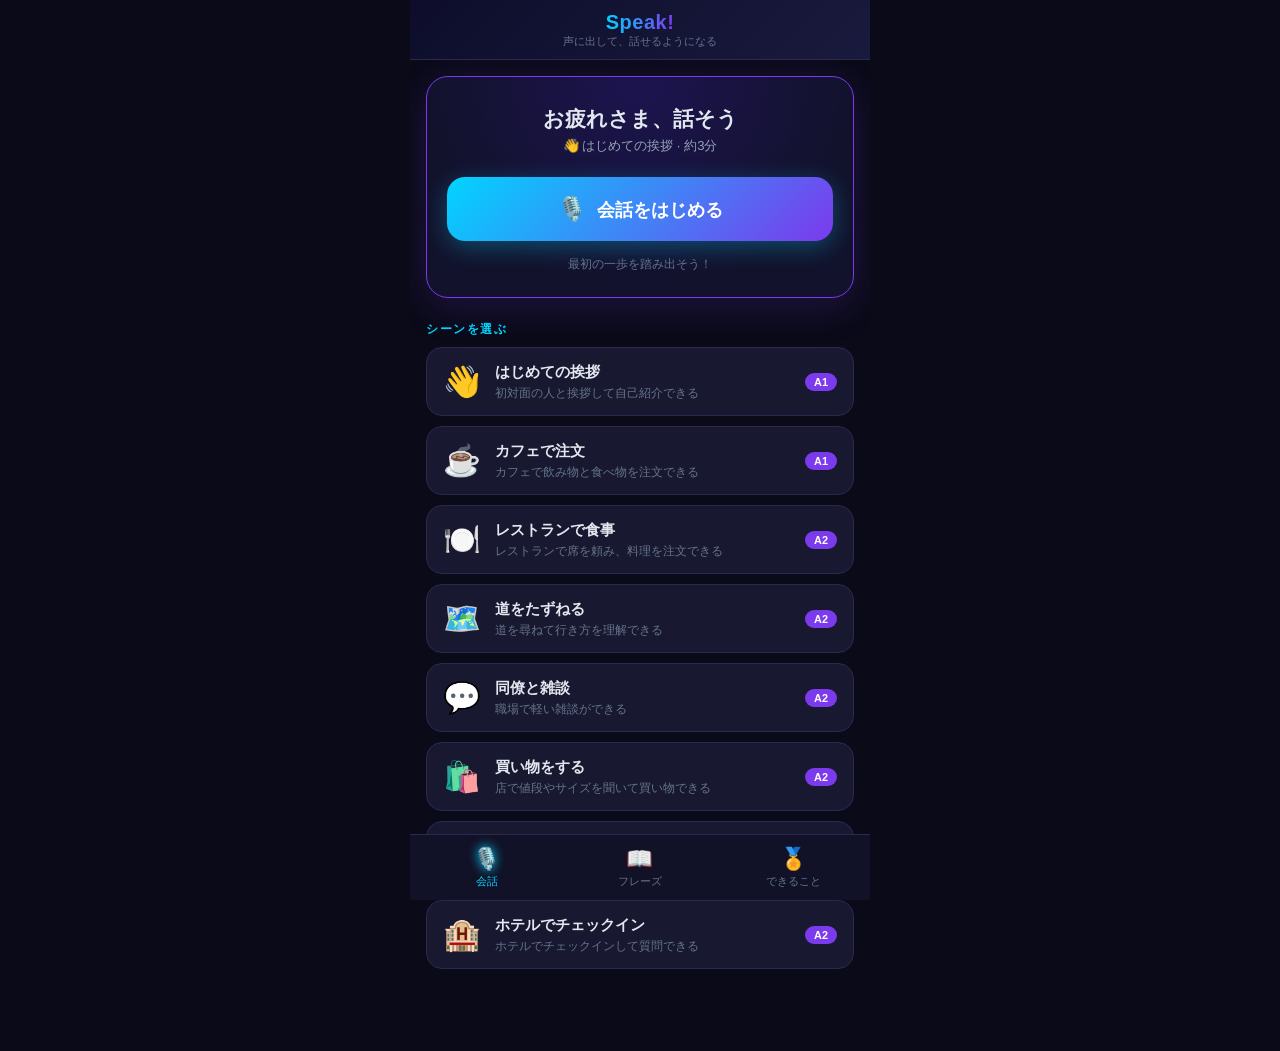
==== commit 7c7ad1e3: "Redesign around interactive voice roleplay for retention + speaking Research-backed overhaul (why st" ====
--- a/EnglishLearning/index.html
+++ b/EnglishLearning/index.html
@@ -6,7 +6,7 @@
   <meta name="apple-mobile-web-app-capable" content="yes">
   <meta name="apple-mobile-web-app-status-bar-style" content="black-translucent">
   <meta name="theme-color" content="#0a0a18">
-  <title>English Learning App</title>
+  <title>Speak! 英会話</title>
   <link rel="manifest" href="manifest.json">
   <link rel="apple-touch-icon" href="icons/icon-192.svg">
   <link rel="stylesheet" href="css/style.css">
@@ -15,268 +15,144 @@
 <div id="app">
 
   <header class="header">
-    <div class="header-title">英語学習アプリ</div>
-    <div class="header-subtitle">Business English &amp; Daily Practice</div>
+    <div class="header-title">Speak!</div>
+    <div class="header-subtitle">声に出して、話せるようになる</div>
   </header>
 
   <div id="install-banner" class="install-banner hidden">
-    <p>ホーム画面に追加してオフラインでも使えます</p>
+    <p>ホーム画面に追加していつでも練習</p>
     <button id="install-btn" class="install-btn">追加</button>
     <button id="install-dismiss-btn" class="install-dismiss">✕</button>
   </div>
 
-  <!-- ===== HOME TAB ===== -->
-  <section id="tab-home" class="tab-content active">
+  <!-- ===== TALK TAB (HERO) ===== -->
+  <section id="tab-talk" class="tab-content active">
     <div class="scroll-area">
 
-      <!-- Streak Banner -->
-      <div class="streak-banner">
-        <div class="streak-fire">🔥</div>
-        <div class="streak-info">
-          <div class="streak-count" id="streak-count">0</div>
-          <div class="streak-label">日連続学習中</div>
-        </div>
-        <div class="streak-best">最高 <span id="streak-best">0</span>日</div>
+      <!-- One-tap hero -->
+      <div class="hero-card">
+        <div class="hero-greeting" id="hero-greeting">さあ、話そう</div>
+        <div class="hero-sub" id="hero-sub">今日のひとこと会話 · 約3分</div>
+        <button class="hero-start-btn" id="hero-start-btn">
+          <span class="hero-start-icon">🎙️</span>
+          <span id="hero-start-label">会話をはじめる</span>
+        </button>
+        <div class="hero-mini-stat" id="hero-mini-stat"></div>
       </div>
 
-      <!-- Weekly Stamp Card -->
-      <div class="stamp-card">
-        <div class="stamp-card-title">今週のスタンプ</div>
-        <div class="stamp-row" id="stamp-row"></div>
-      </div>
-
-      <!-- Daily Goal -->
-      <div class="daily-goal-card">
-        <div class="goal-title">今日の目標 <span id="goal-pct">0%</span></div>
-        <div class="goal-bar"><div class="goal-bar-fill" id="goal-bar-fill"></div></div>
-        <div class="goal-items" id="goal-items"></div>
-      </div>
-
-      <!-- SRS Review -->
-      <div class="srs-banner" id="srs-banner">
-        <div class="srs-banner-left">
-          <div class="srs-count" id="srs-due-count">0</div>
-          <div class="srs-label">件の復習</div>
-        </div>
-        <div class="srs-banner-mid">
-          <div class="srs-title">間隔反復復習</div>
-          <div class="srs-sub">忘却曲線に基づくおすすめ復習</div>
-        </div>
-        <button class="srs-start-btn" id="srs-start-btn">開始</button>
-      </div>
-
-      <!-- Milestones -->
-      <div class="milestones">
-        <div class="section-heading">マイルストーン</div>
-        <div id="milestone-list" class="milestone-list"></div>
-      </div>
+      <!-- Scenario picker (autonomy) -->
+      <div class="section-heading">シーンを選ぶ</div>
+      <div id="roleplay-list" class="roleplay-list"></div>
 
     </div>
   </section>
 
-  <!-- ===== CONVERSATION TAB ===== -->
-  <section id="tab-conversation" class="tab-content">
-    <div class="scroll-area">
-
-      <!-- Mode selector -->
-      <div class="mode-tabs" id="conv-mode-tabs">
-        <button class="mode-btn active" data-mode="general">日常会話</button>
-        <button class="mode-btn" data-mode="business">ビジネス</button>
-      </div>
-
-      <div id="dialogue-list-view">
-        <div id="dialogue-list"></div>
-      </div>
-
-      <div id="dialogue-detail-view" class="hidden">
-        <div class="dialogue-detail-header">
-          <button id="dl-back-btn" class="back-btn">← 戻る</button>
-          <div id="dialogue-detail-title"></div>
-        </div>
-        <div id="dialogue-lines" class="dialogue-lines"></div>
-        <div id="pronunciation-result" class="pronunciation-result hidden"></div>
-        <div class="dialogue-controls">
-          <div class="dialogue-ctrl-row">
-            <button id="dl-prev-btn" class="btn-secondary">← 前</button>
-            <span id="dl-progress">1 / 6</span>
-            <button id="dl-next-btn" class="btn-primary">次へ →</button>
-          </div>
-          <div class="dialogue-ctrl-row">
-            <button id="dl-speak-current-btn" class="btn-secondary" style="flex:1">🔊 聞く</button>
-            <button id="dl-shadow-btn" class="btn-shadow">🗣️ シャドーイング</button>
-          </div>
-        </div>
-      </div>
-
-    </div>
-  </section>
-
-  <!-- ===== PHRASES TAB ===== -->
+  <!-- ===== PHRASES (CHUNKS) TAB ===== -->
   <section id="tab-phrases" class="tab-content">
     <div class="scroll-area">
+      <div class="section-heading">使えるフレーズの「かたまり」</div>
+      <p class="tab-intro">会話で丸ごと使える表現を、声に出して覚えましょう。</p>
 
-      <!-- Mode: browse / quiz / speaking -->
-      <div class="mode-tabs" id="phrase-mode-tabs">
-        <button class="mode-btn active" data-mode="browse">フレーズ集</button>
-        <button class="mode-btn" data-mode="quiz">クイズ</button>
-        <button class="mode-btn" data-mode="speaking">スピーキング</button>
+      <div class="mode-tabs" id="phrase-type-tabs">
+        <button class="mode-btn active" data-type="general">日常</button>
+        <button class="mode-btn" data-type="business">ビジネス</button>
       </div>
-
-      <!-- Browse Mode -->
-      <div id="phrase-browse-view">
-        <div class="mode-tabs" id="phrase-type-tabs" style="margin-bottom:8px">
-          <button class="mode-btn active" data-type="general">日常</button>
-          <button class="mode-btn" data-type="business">ビジネス</button>
-        </div>
-        <div class="cat-scroll">
-          <div id="category-tabs" class="category-tabs"></div>
-        </div>
-        <div id="phrase-list"></div>
+      <div class="cat-scroll">
+        <div id="category-tabs" class="category-tabs"></div>
       </div>
-
-      <!-- Quiz Mode -->
-      <div id="phrase-quiz-view" class="hidden">
-        <div class="quiz-card" id="quiz-card">
-          <div class="quiz-counter" id="quiz-counter">1 / 10</div>
-          <div class="quiz-prompt">次の日本語を英語で言ってみましょう</div>
-          <div class="quiz-ja" id="quiz-ja">-</div>
-          <div class="quiz-answer hidden" id="quiz-answer"></div>
-          <div class="quiz-example hidden" id="quiz-example"></div>
-        </div>
-        <div class="quiz-controls">
-          <button id="quiz-reveal-btn" class="btn-primary" style="width:100%">答えを見る</button>
-          <div class="quiz-rating hidden" id="quiz-rating">
-            <p>どのくらい言えましたか？</p>
-            <div class="rating-row">
-              <button class="rating-btn bad" data-score="0">😓<br>全然</button>
-              <button class="rating-btn ok" data-score="1">🤔<br>少し</button>
-              <button class="rating-btn good" data-score="2">😊<br>大体</button>
-              <button class="rating-btn great" data-score="3">🌟<br>完璧</button>
-            </div>
-          </div>
-        </div>
-        <button id="quiz-exit-btn" class="btn-secondary" style="width:100%;margin-top:12px">終了</button>
-      </div>
-
-      <!-- Speaking Mode -->
-      <div id="phrase-speaking-view" class="hidden">
-        <div class="sp-category-wrap">
-          <label>カテゴリー</label>
-          <select id="sp-category-select" class="sp-select"></select>
-        </div>
-        <div class="speaking-card">
-          <div id="sp-counter" class="sp-counter">1 / 10</div>
-          <div id="sp-phrase-en" class="sp-phrase-en">Hello!</div>
-          <div id="sp-phrase-ja" class="sp-phrase-ja">こんにちは！</div>
-          <div id="sp-phrase-example" class="sp-phrase-example"></div>
-        </div>
-        <div id="sp-result" class="sp-result-box hidden"></div>
-        <div class="sp-controls">
-          <button id="sp-listen-btn" class="btn-secondary">🔊 聞く</button>
-          <button id="sp-listen-slow-btn" class="btn-secondary">🐢 ゆっくり</button>
-          <button id="sp-record-btn" class="btn-shadow">🎙️ 発音</button>
-        </div>
-        <div class="sp-nav">
-          <button id="sp-prev-btn" class="btn-secondary">← 前</button>
-          <button id="sp-next-btn" class="btn-secondary">次 →</button>
-        </div>
-      </div>
-
+      <div id="phrase-list"></div>
     </div>
   </section>
 
   <!-- ===== PROGRESS TAB ===== -->
   <section id="tab-progress" class="tab-content">
     <div class="scroll-area">
-      <div class="section-heading">学習進捗</div>
 
-      <div class="progress-stats">
-        <div class="stat-card">
-          <div id="prog-dialogues" class="stat-value">0/0</div>
-          <div class="stat-label">会話完了</div>
+      <!-- Hero metric: scenes -->
+      <div class="scenes-banner">
+        <div class="scenes-num" id="scenes-num">0</div>
+        <div class="scenes-label">回の会話を達成</div>
+      </div>
+
+      <!-- Can-do list -->
+      <div class="section-heading">できるようになったこと</div>
+      <p class="tab-intro">英語で「実際にできること」が増えていきます。</p>
+      <div id="cando-list" class="cando-list"></div>
+
+      <!-- Gentle streak (subordinated) -->
+      <div class="gentle-streak" id="gentle-streak">
+        <span class="gs-fire">🔥</span>
+        <span id="gs-text">今日が初日！</span>
+      </div>
+
+      <button id="prog-reset-btn" class="btn-reset">学習データをリセット</button>
+    </div>
+  </section>
+
+  <!-- ===== ROLEPLAY PLAYER OVERLAY ===== -->
+  <div id="rp-overlay" class="overlay hidden">
+    <div class="rp-screen">
+      <div class="rp-topbar">
+        <button id="rp-close-btn" class="rp-close">✕</button>
+        <div class="rp-title" id="rp-title"></div>
+        <div class="rp-progress-text" id="rp-progress-text"></div>
+      </div>
+      <div class="rp-progress-bar"><div id="rp-progress-fill" class="rp-progress-fill"></div></div>
+
+      <!-- Scene intro -->
+      <div id="rp-intro" class="rp-intro">
+        <div class="rp-intro-icon" id="rp-intro-icon">☕</div>
+        <div class="rp-intro-title" id="rp-intro-title"></div>
+        <div class="rp-intro-scene" id="rp-intro-scene"></div>
+        <button id="rp-intro-start" class="btn-primary" style="width:100%;margin-top:20px">スタート 🎙️</button>
+        <p class="rp-intro-note">🔊 音が出ます。マイクの使用を許可してください。</p>
+      </div>
+
+      <!-- Conversation flow -->
+      <div id="rp-flow" class="rp-flow hidden">
+        <div id="rp-chat" class="rp-chat"></div>
+
+        <!-- Your turn panel -->
+        <div id="rp-your-turn" class="rp-your-turn hidden">
+          <div class="rp-prompt-label">あなたの番 · 日本語で言いたいこと</div>
+          <div class="rp-prompt-ja" id="rp-prompt-ja"></div>
+          <div class="rp-hint hidden" id="rp-hint"></div>
+          <div id="rp-recog-result" class="rp-recog-result hidden"></div>
+          <button id="rp-mic-btn" class="rp-mic-btn">
+            <span class="rp-mic-icon">🎙️</span>
+            <span id="rp-mic-label">タップして話す</span>
+          </button>
+          <div class="rp-your-actions">
+            <button id="rp-hint-btn" class="btn-ghost">💡 ヒント</button>
+            <button id="rp-listen-btn" class="btn-ghost">🔊 お手本</button>
+            <button id="rp-skip-btn" class="btn-ghost">スキップ →</button>
+          </div>
         </div>
-        <div class="stat-card">
-          <div id="prog-mastered" class="stat-value">0</div>
-          <div class="stat-label">習得済み</div>
-        </div>
-        <div class="stat-card">
-          <div id="prog-streak" class="stat-value">0</div>
-          <div class="stat-label">連続日数</div>
+
+        <!-- NPC turn indicator -->
+        <div id="rp-npc-turn" class="rp-npc-turn hidden">
+          <button id="rp-npc-replay" class="btn-ghost">🔊 もう一度聞く</button>
+          <button id="rp-npc-next" class="btn-primary">続ける →</button>
         </div>
       </div>
 
-      <!-- SRS Mastery breakdown -->
-      <div class="srs-breakdown">
-        <div class="section-heading" style="margin-bottom:10px">習熟度</div>
-        <div id="srs-breakdown-bars"></div>
-      </div>
-
-      <div class="progress-bar-wrap">
-        <p>会話シナリオ 完了率</p>
-        <div class="progress-bar">
-          <div id="prog-bar-fill" class="progress-bar-fill" style="width:0%"></div>
-        </div>
-        <div id="prog-bar-label" class="progress-bar-label">0%</div>
-      </div>
-
-      <div class="prog-section">
-        <h3>完了した会話</h3>
-        <div id="prog-completed-list"></div>
-      </div>
-
-      <div class="prog-section">
-        <h3>お気に入りフレーズ</h3>
-        <div id="prog-fav-list"></div>
-      </div>
-
-      <button id="prog-reset-btn" class="btn-danger">学習データをリセット</button>
-    </div>
-  </section>
-
-  <!-- ===== SRS REVIEW OVERLAY ===== -->
-  <div id="srs-overlay" class="overlay hidden">
-    <div class="overlay-card">
-      <button id="srs-close-btn" class="overlay-close">✕</button>
-      <div class="srs-header">
-        <div class="srs-overlay-title">間隔反復復習</div>
-        <div id="srs-overlay-counter" class="srs-overlay-counter">1 / 10</div>
-      </div>
-      <div class="srs-progress-bar"><div id="srs-progress-fill" class="srs-progress-fill"></div></div>
-      <div class="srs-card-wrap">
-        <div class="srs-card-prompt">🇯🇵 英語で言ってみましょう</div>
-        <div id="srs-card-ja" class="srs-card-ja">-</div>
-        <div id="srs-card-answer" class="srs-card-answer hidden">
-          <div id="srs-card-en" class="srs-card-en"></div>
-          <div id="srs-card-example" class="srs-card-example"></div>
-        </div>
-      </div>
-      <button id="srs-reveal-btn" class="btn-primary" style="width:100%;margin-bottom:12px">答えを見る</button>
-      <div id="srs-rating" class="quiz-rating hidden">
-        <p>どのくらい言えましたか？</p>
-        <div class="rating-row">
-          <button class="rating-btn bad" data-score="0">😓<br>全然</button>
-          <button class="rating-btn ok" data-score="1">🤔<br>少し</button>
-          <button class="rating-btn good" data-score="2">😊<br>大体</button>
-          <button class="rating-btn great" data-score="3">🌟<br>完璧</button>
-        </div>
-      </div>
-      <div id="srs-complete" class="srs-complete hidden">
-        <div class="srs-complete-icon">🎉</div>
-        <div class="srs-complete-title">復習完了！</div>
-        <div id="srs-complete-msg" class="srs-complete-msg"></div>
-        <button id="srs-done-btn" class="btn-primary" style="width:100%;margin-top:16px">ホームに戻る</button>
+      <!-- Completion celebration -->
+      <div id="rp-complete" class="rp-complete hidden">
+        <div class="confetti" id="confetti"></div>
+        <div class="rp-complete-icon">🎉</div>
+        <div class="rp-complete-msg" id="rp-complete-msg"></div>
+        <div class="rp-cando-unlock" id="rp-cando-unlock"></div>
+        <div class="rp-complete-stats" id="rp-complete-stats"></div>
+        <button id="rp-again-btn" class="btn-secondary" style="width:100%;margin-bottom:10px">もう一度 🔁</button>
+        <button id="rp-done-btn" class="btn-primary" style="width:100%">完了 ✓</button>
       </div>
     </div>
   </div>
 
   <!-- Tab Navigation -->
   <nav class="tab-nav">
-    <button class="tab-btn active" data-tab="home">
-      <span class="tab-icon">🏠</span>
-      <span>ホーム</span>
-    </button>
-    <button class="tab-btn" data-tab="conversation">
-      <span class="tab-icon">💬</span>
+    <button class="tab-btn active" data-tab="talk">
+      <span class="tab-icon">🎙️</span>
       <span>会話</span>
     </button>
     <button class="tab-btn" data-tab="phrases">
@@ -284,8 +160,8 @@
       <span>フレーズ</span>
     </button>
     <button class="tab-btn" data-tab="progress">
-      <span class="tab-icon">📊</span>
-      <span>進捗</span>
+      <span class="tab-icon">🏅</span>
+      <span>できること</span>
     </button>
   </nav>
 
--- a/EnglishLearning/css/style.css
+++ b/EnglishLearning/css/style.css
@@ -1,4 +1,4 @@
-/* ===== CSS Variables ===== */
+/* ===== Variables ===== */
 :root {
   --bg: #0a0a18;
   --bg2: #111127;
@@ -14,45 +14,40 @@
   --good: #10b981;
   --ok: #f59e0b;
   --retry: #ef4444;
-  --radius: 14px;
-  --radius-sm: 8px;
-  --shadow: 0 4px 24px rgba(0,0,0,0.4);
+  --radius: 16px;
+  --radius-sm: 10px;
   --transition: 0.2s ease;
   --header-h: 60px;
-  --nav-h: 64px;
+  --nav-h: 66px;
 }
 
 *, *::before, *::after { box-sizing: border-box; margin: 0; padding: 0; }
 html { font-size: 16px; }
 body {
   font-family: -apple-system, BlinkMacSystemFont, 'Segoe UI', 'Hiragino Sans', sans-serif;
-  background: var(--bg);
-  color: var(--text);
-  min-height: 100dvh;
-  -webkit-font-smoothing: antialiased;
-  overscroll-behavior: none;
+  background: var(--bg); color: var(--text); min-height: 100dvh;
+  -webkit-font-smoothing: antialiased; overscroll-behavior: none;
 }
 button { cursor: pointer; border: none; background: none; font: inherit; color: inherit; }
 button:disabled { opacity: 0.4; cursor: not-allowed; }
 .hidden { display: none !important; }
 
-/* ===== App Shell ===== */
-#app { max-width: 430px; margin: 0 auto; min-height: 100dvh; display: flex; flex-direction: column; }
+#app { max-width: 460px; margin: 0 auto; min-height: 100dvh; display: flex; flex-direction: column; }
 
 /* ===== Header ===== */
 .header {
   height: var(--header-h);
   background: linear-gradient(135deg, #0d0d2b 0%, #1a1a3e 100%);
   display: flex; flex-direction: column; align-items: center; justify-content: center;
-  border-bottom: 1px solid var(--border);
-  position: sticky; top: 0; z-index: 50;
+  border-bottom: 1px solid var(--border); position: sticky; top: 0; z-index: 50;
 }
 .header-title {
-  font-size: 1.05rem; font-weight: 700;
+  font-size: 1.25rem; font-weight: 800;
   background: linear-gradient(90deg, var(--accent), var(--accent2));
   -webkit-background-clip: text; -webkit-text-fill-color: transparent; background-clip: text;
-}
-.header-subtitle { font-size: 0.65rem; color: var(--text3); margin-top: 2px; }
+  letter-spacing: 0.5px;
+}
+.header-subtitle { font-size: 0.66rem; color: var(--text3); margin-top: 1px; }
 
 /* ===== Install Banner ===== */
 .install-banner {
@@ -60,367 +55,295 @@
   padding: 10px 16px; display: flex; align-items: center; gap: 10px; font-size: 0.82rem;
 }
 .install-banner p { flex: 1; }
-.install-btn { background: white; color: #1e1e3c; border-radius: 20px; padding: 5px 14px; font-size: 0.8rem; font-weight: 600; }
+.install-btn { background: white; color: #1e1e3c; border-radius: 20px; padding: 5px 14px; font-size: 0.8rem; font-weight: 700; }
 .install-dismiss { color: rgba(255,255,255,0.6); font-size: 1.1rem; padding: 4px; }
 
 /* ===== Tab Nav ===== */
 .tab-nav {
   height: var(--nav-h); background: var(--bg2); border-top: 1px solid var(--border);
   display: flex; position: fixed; bottom: 0; left: 50%; transform: translateX(-50%);
-  width: 100%; max-width: 430px; z-index: 50;
+  width: 100%; max-width: 460px; z-index: 50;
 }
 .tab-btn {
   flex: 1; display: flex; flex-direction: column; align-items: center; justify-content: center;
   gap: 3px; font-size: 0.68rem; color: var(--text3); transition: color var(--transition);
   padding-bottom: env(safe-area-inset-bottom, 0);
 }
-.tab-btn .tab-icon { font-size: 1.3rem; }
+.tab-btn .tab-icon { font-size: 1.35rem; }
 .tab-btn.active { color: var(--accent); }
 .tab-btn.active .tab-icon { filter: drop-shadow(0 0 6px var(--accent)); }
 
 /* ===== Scroll Area ===== */
 .scroll-area {
-  flex: 1; overflow-y: auto; padding: 14px 14px calc(var(--nav-h) + 14px);
-  -webkit-overflow-scrolling: touch;
+  flex: 1; overflow-y: auto; padding: 16px;
+  padding-bottom: calc(var(--nav-h) + 16px); -webkit-overflow-scrolling: touch;
 }
 .tab-content { display: none; }
 .tab-content.active { display: flex; flex-direction: column; }
 
-/* ===== Section Heading ===== */
 .section-heading {
   font-size: 0.72rem; font-weight: 700; color: var(--accent);
   text-transform: uppercase; letter-spacing: 1.5px; margin-bottom: 10px;
 }
-
-/* ===== Mode Tabs ===== */
+.tab-intro { font-size: 0.78rem; color: var(--text3); margin-bottom: 14px; line-height: 1.5; }
+
+/* ===== HERO (one-tap) ===== */
+.hero-card {
+  background: radial-gradient(circle at 50% 0%, #1d1450 0%, #12122c 70%);
+  border: 1px solid var(--accent2); border-radius: 22px;
+  padding: 28px 20px 24px; text-align: center; margin-bottom: 24px;
+  box-shadow: 0 8px 40px rgba(124,58,237,0.2);
+}
+.hero-greeting { font-size: 1.3rem; font-weight: 800; margin-bottom: 4px; }
+.hero-sub { font-size: 0.82rem; color: var(--text2); margin-bottom: 22px; }
+.hero-start-btn {
+  width: 100%; padding: 18px;
+  background: linear-gradient(135deg, var(--accent), var(--accent2));
+  color: #fff; border-radius: 18px; font-size: 1.15rem; font-weight: 800;
+  display: flex; align-items: center; justify-content: center; gap: 10px;
+  box-shadow: 0 6px 24px rgba(0,212,255,0.3);
+  transition: transform var(--transition);
+  animation: heroPulse 2.6s ease-in-out infinite;
+}
+.hero-start-btn:active { transform: scale(0.97); }
+.hero-start-icon { font-size: 1.5rem; }
+@keyframes heroPulse {
+  0%, 100% { box-shadow: 0 6px 24px rgba(0,212,255,0.3); }
+  50% { box-shadow: 0 6px 36px rgba(124,58,237,0.55); }
+}
+.hero-mini-stat { font-size: 0.74rem; color: var(--text3); margin-top: 16px; }
+
+/* ===== Roleplay Cards ===== */
+.roleplay-list { display: flex; flex-direction: column; gap: 10px; }
+.rp-card {
+  display: flex; align-items: center; gap: 14px; text-align: left;
+  background: var(--card); border: 1px solid var(--border); border-radius: var(--radius);
+  padding: 14px 16px; transition: all var(--transition); width: 100%;
+}
+.rp-card:active { transform: scale(0.98); }
+.rp-card.done { border-color: var(--good); }
+.rp-card-icon { font-size: 1.9rem; flex-shrink: 0; }
+.rp-card-info { flex: 1; display: flex; flex-direction: column; gap: 3px; min-width: 0; }
+.rp-card-title { font-size: 0.96rem; font-weight: 700; }
+.rp-card-cando { font-size: 0.72rem; color: var(--text3); }
+.rp-card-badge {
+  font-size: 0.68rem; font-weight: 800; flex-shrink: 0;
+  background: var(--accent2); color: #fff; padding: 3px 9px; border-radius: 20px;
+}
+.rp-card.done .rp-card-badge { background: var(--good); }
+
+/* ===== Roleplay Overlay (full screen player) ===== */
+.overlay { position: fixed; inset: 0; background: var(--bg); z-index: 200; display: flex; }
+.rp-screen {
+  width: 100%; max-width: 460px; margin: 0 auto; display: flex; flex-direction: column;
+  height: 100dvh; position: relative; overflow: hidden;
+}
+.rp-topbar {
+  display: flex; align-items: center; gap: 12px; padding: 14px 16px;
+  border-bottom: 1px solid var(--border); flex-shrink: 0;
+}
+.rp-close {
+  width: 34px; height: 34px; border-radius: 50%; background: var(--card);
+  font-size: 1rem; color: var(--text2); display: flex; align-items: center; justify-content: center;
+}
+.rp-title { flex: 1; font-size: 0.95rem; font-weight: 700; }
+.rp-progress-text { font-size: 0.75rem; color: var(--text3); }
+.rp-progress-bar { height: 4px; background: var(--card2); flex-shrink: 0; }
+.rp-progress-fill { height: 100%; background: linear-gradient(90deg, var(--accent2), var(--accent)); width: 0; transition: width 0.4s ease; }
+
+/* Intro */
+.rp-intro {
+  flex: 1; display: flex; flex-direction: column; align-items: center; justify-content: center;
+  text-align: center; padding: 30px 24px;
+}
+.rp-intro-icon { font-size: 4rem; margin-bottom: 16px; }
+.rp-intro-title { font-size: 1.4rem; font-weight: 800; margin-bottom: 12px; }
+.rp-intro-scene { font-size: 0.92rem; color: var(--text2); line-height: 1.6; }
+.rp-intro-note { font-size: 0.72rem; color: var(--text3); margin-top: 14px; }
+
+/* Flow */
+.rp-flow { flex: 1; display: flex; flex-direction: column; min-height: 0; }
+.rp-chat { flex: 1; overflow-y: auto; padding: 16px; display: flex; flex-direction: column; gap: 12px; }
+.chat-row { display: flex; max-width: 88%; }
+.chat-row.npc { align-self: flex-start; }
+.chat-row.you { align-self: flex-end; }
+.chat-bubble { padding: 11px 14px; border-radius: 16px; position: relative; }
+.chat-row.npc .chat-bubble { background: var(--card); border: 1px solid var(--border); border-bottom-left-radius: 4px; }
+.chat-row.you .chat-bubble { background: linear-gradient(135deg, var(--accent2), #5b3bc4); border-bottom-right-radius: 4px; }
+.chat-row.speaking .chat-bubble { animation: bubblePulse 1s ease-in-out infinite; }
+@keyframes bubblePulse { 0%,100% { box-shadow: 0 0 0 rgba(0,212,255,0); } 50% { box-shadow: 0 0 16px rgba(0,212,255,0.35); } }
+.chat-name { font-size: 0.64rem; font-weight: 700; color: var(--accent); margin-bottom: 3px; text-transform: uppercase; letter-spacing: 0.5px; }
+.chat-row.you .chat-name { color: #e9d8ff; }
+.chat-en { font-size: 0.98rem; font-weight: 500; line-height: 1.45; }
+.chat-ja { font-size: 0.75rem; color: var(--text2); margin-top: 4px; }
+.chat-row.you .chat-ja { color: rgba(255,255,255,0.7); }
+
+/* Your turn panel */
+.rp-your-turn {
+  flex-shrink: 0; background: var(--bg2); border-top: 1px solid var(--border);
+  padding: 16px 16px calc(16px + env(safe-area-inset-bottom,0px));
+}
+.rp-prompt-label { font-size: 0.68rem; color: var(--text3); margin-bottom: 6px; text-transform: uppercase; letter-spacing: 1px; }
+.rp-prompt-ja { font-size: 1.12rem; font-weight: 700; line-height: 1.4; margin-bottom: 10px; }
+.rp-hint {
+  font-size: 0.95rem; color: var(--accent); background: rgba(0,212,255,0.08);
+  border: 1px dashed rgba(0,212,255,0.3); border-radius: 10px; padding: 8px 12px; margin-bottom: 10px;
+}
+.rp-mic-btn {
+  width: 100%; padding: 16px; border-radius: 16px;
+  background: linear-gradient(135deg, var(--accent), #0099cc); color: #001;
+  font-size: 1.05rem; font-weight: 800;
+  display: flex; align-items: center; justify-content: center; gap: 10px;
+  transition: transform var(--transition);
+}
+.rp-mic-btn:active { transform: scale(0.97); }
+.rp-mic-icon { font-size: 1.4rem; }
+.rp-mic-btn.recording { background: linear-gradient(135deg, #ef4444, #b91c1c); color: #fff; animation: micPulse 1s infinite; }
+.rp-mic-btn.success { background: linear-gradient(135deg, var(--good), #059669); color: #fff; }
+@keyframes micPulse { 0%,100% { box-shadow: 0 0 0 0 rgba(239,68,68,0.5); } 50% { box-shadow: 0 0 0 12px rgba(239,68,68,0); } }
+.rp-your-actions { display: flex; gap: 8px; margin-top: 10px; }
+.btn-ghost {
+  flex: 1; padding: 9px; border-radius: 10px; background: var(--card);
+  border: 1px solid var(--border); color: var(--text2); font-size: 0.78rem; font-weight: 600;
+}
+.btn-ghost:active { background: var(--card2); }
+
+.rp-recog-result { border-radius: 12px; padding: 12px; margin-bottom: 12px; font-size: 0.85rem; }
+.rp-recog-result.success { background: rgba(16,185,129,0.12); border: 1px solid var(--good); }
+.rp-recog-result.retry { background: rgba(245,158,11,0.1); border: 1px solid var(--ok); }
+.recog-badge { font-weight: 800; margin-bottom: 6px; }
+.rp-recog-result.success .recog-badge { color: var(--good); }
+.rp-recog-result.retry .recog-badge { color: var(--ok); }
+.recog-said { font-size: 0.95rem; line-height: 1.5; }
+.recog-model { font-size: 0.85rem; color: var(--accent); margin-top: 6px; }
+.recog-hint-row { display: flex; gap: 8px; margin-top: 10px; }
+.w-ok { color: var(--good); font-weight: 700; }
+.w-miss { color: var(--text3); text-decoration: line-through; opacity: 0.7; }
+
+/* NPC turn */
+.rp-npc-turn {
+  flex-shrink: 0; background: var(--bg2); border-top: 1px solid var(--border);
+  padding: 16px 16px calc(16px + env(safe-area-inset-bottom,0px)); display: flex; gap: 10px;
+}
+.rp-npc-turn .btn-ghost { flex: 0 0 auto; }
+.rp-npc-turn .btn-primary { flex: 1; }
+
+/* Complete */
+.rp-complete {
+  flex: 1; display: flex; flex-direction: column; align-items: center; justify-content: center;
+  text-align: center; padding: 30px 24px; position: relative; overflow: hidden;
+}
+.rp-complete-icon { font-size: 4rem; margin-bottom: 12px; animation: popIn 0.5s ease; }
+@keyframes popIn { 0% { transform: scale(0); } 70% { transform: scale(1.2); } 100% { transform: scale(1); } }
+.rp-complete-msg { font-size: 1.25rem; font-weight: 800; margin-bottom: 18px; }
+.rp-cando-unlock {
+  background: var(--card); border: 1px solid var(--good); border-radius: 14px;
+  padding: 16px; margin-bottom: 18px; width: 100%;
+}
+.cando-unlock-badge { font-size: 0.78rem; font-weight: 700; color: var(--good); margin-bottom: 6px; }
+.cando-unlock-text { font-size: 1rem; font-weight: 700; }
+.rp-complete-stats { font-size: 0.85rem; color: var(--text2); line-height: 1.9; margin-bottom: 24px; }
+
+/* Confetti */
+.confetti { position: absolute; inset: 0; pointer-events: none; overflow: hidden; }
+.confetti-piece {
+  position: absolute; top: -10px; width: 9px; height: 9px; border-radius: 2px;
+  animation: fall linear forwards;
+}
+@keyframes fall { to { transform: translateY(105vh) rotate(540deg); opacity: 0; } }
+
+/* ===== Buttons ===== */
+.btn-primary {
+  background: linear-gradient(135deg, var(--accent), #0099cc); color: #001;
+  font-weight: 800; border-radius: 14px; padding: 13px 20px; font-size: 0.95rem;
+  transition: transform var(--transition);
+}
+.btn-primary:active { transform: scale(0.97); }
+.btn-secondary {
+  background: var(--card2); color: var(--text); border: 1px solid var(--border);
+  border-radius: 14px; padding: 13px 16px; font-size: 0.9rem; font-weight: 600;
+}
+.btn-reset {
+  background: rgba(239,68,68,0.08); color: var(--retry); border: 1px solid rgba(239,68,68,0.4);
+  border-radius: 12px; padding: 11px; font-size: 0.82rem; width: 100%; margin-top: 24px;
+}
+
+/* ===== Phrases ===== */
 .mode-tabs {
   display: flex; background: var(--card); border: 1px solid var(--border);
-  border-radius: var(--radius-sm); padding: 3px; gap: 3px; margin-bottom: 14px;
+  border-radius: 12px; padding: 3px; gap: 3px; margin-bottom: 14px;
 }
 .mode-btn {
-  flex: 1; padding: 8px; border-radius: 6px; font-size: 0.82rem;
-  font-weight: 600; color: var(--text3); transition: all var(--transition); text-align: center;
-}
-.mode-btn.active { background: var(--accent2); color: white; }
-
-/* ===== Streak Banner ===== */
-.streak-banner {
-  background: linear-gradient(135deg, #1a0a30, #2d1060);
-  border: 1px solid var(--accent2); border-radius: var(--radius);
-  padding: 16px; display: flex; align-items: center; gap: 12px; margin-bottom: 12px;
-}
-.streak-fire { font-size: 2.2rem; }
-.streak-info { flex: 1; }
-.streak-count { font-size: 2.2rem; font-weight: 900; color: var(--accent2); line-height: 1; }
-.streak-label { font-size: 0.75rem; color: var(--text2); margin-top: 2px; }
-.streak-best { font-size: 0.72rem; color: var(--text3); text-align: right; white-space: nowrap; }
-
-/* ===== Stamp Card ===== */
-.stamp-card {
-  background: var(--card); border: 1px solid var(--border); border-radius: var(--radius);
-  padding: 14px; margin-bottom: 12px;
-}
-.stamp-card-title { font-size: 0.78rem; font-weight: 700; color: var(--text2); margin-bottom: 12px; }
-.stamp-row { display: flex; justify-content: space-between; gap: 4px; }
-.stamp-day {
-  flex: 1; display: flex; flex-direction: column; align-items: center; gap: 6px;
-}
-.stamp-label { font-size: 0.65rem; color: var(--text3); }
-.stamp-circle {
-  width: 36px; height: 36px; border-radius: 50%;
-  border: 2px solid var(--border); display: flex; align-items: center; justify-content: center;
-  font-size: 1rem; transition: all var(--transition);
-}
-.stamp-day.stamped .stamp-circle {
-  background: linear-gradient(135deg, var(--accent2), var(--accent));
-  border-color: var(--accent); color: white;
-  box-shadow: 0 0 12px rgba(0,212,255,0.3);
-}
-.stamp-day.today .stamp-label { color: var(--accent); font-weight: 700; }
-.stamp-day.today:not(.stamped) .stamp-circle { border-color: var(--accent); }
-
-/* ===== Daily Goal ===== */
-.daily-goal-card {
-  background: var(--card); border: 1px solid var(--border); border-radius: var(--radius);
-  padding: 14px; margin-bottom: 12px;
-}
-.goal-title { font-size: 0.82rem; font-weight: 700; margin-bottom: 8px; display: flex; justify-content: space-between; }
-.goal-bar { height: 8px; background: var(--card2); border-radius: 4px; overflow: hidden; margin-bottom: 12px; }
-.goal-bar-fill { height: 100%; background: linear-gradient(90deg, var(--accent2), var(--accent)); border-radius: 4px; transition: width 0.5s ease; }
-.goal-item { display: flex; align-items: center; gap: 10px; margin-bottom: 8px; }
-.goal-item:last-child { margin-bottom: 0; }
-.goal-item-label { font-size: 0.78rem; color: var(--text2); flex: 1; }
-.goal-dots { display: flex; gap: 4px; }
-.goal-dot { width: 10px; height: 10px; border-radius: 50%; background: var(--card2); border: 1px solid var(--border); transition: background var(--transition); }
-.goal-dot.filled { background: var(--accent3); border-color: var(--accent3); box-shadow: 0 0 6px rgba(16,185,129,0.4); }
-.goal-num { font-size: 0.72rem; color: var(--text3); min-width: 28px; text-align: right; }
-
-/* ===== SRS Banner ===== */
-.srs-banner {
-  background: linear-gradient(135deg, #0a1a30, #0a2040);
-  border: 1px solid var(--accent); border-radius: var(--radius);
-  padding: 14px; display: flex; align-items: center; gap: 12px; margin-bottom: 12px;
-  transition: opacity var(--transition);
-}
-.srs-banner.no-due { opacity: 0.5; }
-.srs-banner-left { text-align: center; min-width: 40px; }
-.srs-count { font-size: 1.8rem; font-weight: 900; color: var(--accent); line-height: 1; }
-.srs-label { font-size: 0.65rem; color: var(--text3); }
-.srs-banner-mid { flex: 1; }
-.srs-title { font-size: 0.88rem; font-weight: 700; margin-bottom: 2px; }
-.srs-sub { font-size: 0.7rem; color: var(--text3); }
-.srs-start-btn {
-  background: var(--accent); color: #000; font-weight: 800; border-radius: 20px;
-  padding: 8px 16px; font-size: 0.82rem;
-}
-
-/* ===== Milestones ===== */
-.milestone-list { display: flex; flex-direction: column; gap: 8px; }
-.milestone-item {
-  display: flex; align-items: center; gap: 12px;
-  background: var(--card); border: 1px solid var(--border); border-radius: var(--radius);
-  padding: 12px 14px;
-}
-.milestone-item.unlocked { border-color: var(--accent2); }
-.milestone-icon { font-size: 1.6rem; flex-shrink: 0; }
-.milestone-info { flex: 1; }
-.milestone-label { font-size: 0.88rem; font-weight: 700; margin-bottom: 2px; }
-.milestone-msg { font-size: 0.72rem; color: var(--text3); }
-.milestone-badge {
-  font-size: 0.65rem; font-weight: 700; background: var(--accent2);
-  color: white; padding: 3px 8px; border-radius: 20px;
-}
-
-/* ===== SRS Overlay ===== */
-.overlay {
-  position: fixed; inset: 0; background: rgba(0,0,0,0.85); z-index: 200;
-  display: flex; align-items: flex-end; justify-content: center;
-}
-.overlay-card {
-  background: var(--bg2); border: 1px solid var(--border); border-radius: 24px 24px 0 0;
-  padding: 20px 18px calc(20px + env(safe-area-inset-bottom,0px));
-  width: 100%; max-width: 430px; max-height: 90dvh; overflow-y: auto;
-  position: relative;
-}
-.overlay-close {
-  position: absolute; top: 16px; right: 16px; font-size: 1.1rem; color: var(--text3);
-  background: var(--card); border-radius: 50%; width: 32px; height: 32px;
-  display: flex; align-items: center; justify-content: center;
-}
-.srs-header { display: flex; justify-content: space-between; align-items: center; margin-bottom: 12px; }
-.srs-overlay-title { font-size: 1rem; font-weight: 700; }
-.srs-overlay-counter { font-size: 0.78rem; color: var(--text3); }
-.srs-progress-bar { height: 6px; background: var(--card2); border-radius: 3px; overflow: hidden; margin-bottom: 20px; }
-.srs-progress-fill { height: 100%; background: linear-gradient(90deg, var(--accent2), var(--accent)); transition: width 0.4s ease; }
-.srs-card-wrap { text-align: center; margin-bottom: 20px; min-height: 120px; display: flex; flex-direction: column; align-items: center; justify-content: center; }
-.srs-card-prompt { font-size: 0.72rem; color: var(--text3); margin-bottom: 10px; }
-.srs-card-ja { font-size: 1.4rem; font-weight: 700; color: var(--text); margin-bottom: 14px; line-height: 1.4; }
-.srs-card-answer { width: 100%; }
-.srs-card-en { font-size: 1.1rem; font-weight: 600; color: var(--accent); margin-bottom: 6px; }
-.srs-card-example { font-size: 0.78rem; color: var(--text3); font-style: italic; }
-.srs-complete { text-align: center; padding: 20px 0; }
-.srs-complete-icon { font-size: 3rem; margin-bottom: 10px; }
-.srs-complete-title { font-size: 1.2rem; font-weight: 800; margin-bottom: 6px; }
-.srs-complete-msg { font-size: 0.88rem; color: var(--text2); }
-
-/* ===== Quiz ===== */
-.quiz-card {
-  background: var(--card); border: 1px solid var(--border); border-radius: var(--radius);
-  padding: 24px 18px; text-align: center; margin-bottom: 14px; min-height: 180px;
-  display: flex; flex-direction: column; align-items: center; justify-content: center;
-}
-.quiz-counter { font-size: 0.72rem; color: var(--text3); margin-bottom: 10px; }
-.quiz-prompt { font-size: 0.75rem; color: var(--text3); margin-bottom: 12px; }
-.quiz-ja { font-size: 1.3rem; font-weight: 700; color: var(--accent); line-height: 1.4; }
-.quiz-answer { font-size: 1.1rem; font-weight: 600; margin-top: 14px; color: var(--text); }
-.quiz-example { font-size: 0.78rem; color: var(--text3); font-style: italic; margin-top: 6px; }
-.quiz-controls { display: flex; flex-direction: column; gap: 12px; }
-
-/* ===== Rating ===== */
-.quiz-rating { background: var(--card); border: 1px solid var(--border); border-radius: var(--radius); padding: 14px; }
-.quiz-rating p { font-size: 0.8rem; color: var(--text2); text-align: center; margin-bottom: 10px; }
-.rating-row { display: grid; grid-template-columns: repeat(4, 1fr); gap: 8px; }
-.rating-btn {
-  display: flex; flex-direction: column; align-items: center; justify-content: center;
-  gap: 4px; padding: 10px 4px; border-radius: var(--radius-sm);
-  font-size: 0.72rem; font-weight: 600; border: 1px solid var(--border);
-  background: var(--card2); transition: all var(--transition);
-}
-.rating-btn:hover { transform: scale(1.05); }
-.rating-btn .emoji { font-size: 1.4rem; }
-.rating-btn.bad { border-color: var(--retry); }
-.rating-btn.ok { border-color: var(--ok); }
-.rating-btn.good { border-color: var(--good); }
-.rating-btn.great { border-color: var(--accent2); }
-
-/* ===== SRS Level Badges ===== */
-.srs-level-badge { font-size: 0.6rem; font-weight: 700; padding: 2px 7px; border-radius: 10px; white-space: nowrap; }
-.srs-new { background: rgba(100,116,139,0.2); color: #94a3b8; }
-.srs-learning { background: rgba(245,158,11,0.2); color: var(--ok); }
-.srs-young { background: rgba(16,185,129,0.2); color: var(--good); }
-.srs-mature { background: rgba(0,212,255,0.2); color: var(--accent); }
-.srs-mastered { background: rgba(124,58,237,0.2); color: var(--accent2); }
-
-/* ===== SRS Breakdown ===== */
-.srs-breakdown { background: var(--card); border: 1px solid var(--border); border-radius: var(--radius); padding: 14px; margin-bottom: 16px; }
-.srs-bar-row { display: flex; align-items: center; gap: 8px; margin-bottom: 8px; }
-.srs-bar-row:last-child { margin-bottom: 0; }
-.srs-bar-label { font-size: 0.68rem; font-weight: 700; min-width: 50px; }
-.srs-bar-track { flex: 1; height: 8px; background: var(--card2); border-radius: 4px; overflow: hidden; }
-.srs-bar-fill { height: 100%; border-radius: 4px; transition: width 0.5s ease; min-width: 4px; }
-.srs-bar-count { font-size: 0.7rem; color: var(--text3); min-width: 24px; text-align: right; }
-
-/* ===== Dialogue Cards ===== */
-.dialogue-card {
-  background: var(--card); border: 1px solid var(--border); border-radius: var(--radius);
-  padding: 14px 16px; display: flex; align-items: center; gap: 12px;
-  margin-bottom: 10px; transition: all var(--transition);
-}
-.dialogue-card:hover, .dialogue-card:focus { background: var(--card2); border-color: var(--accent); outline: none; }
-.dialogue-card.done { border-color: var(--good); }
-.dialogue-icon { font-size: 2rem; flex-shrink: 0; }
-.dialogue-info { flex: 1; }
-.dialogue-title { font-size: 0.95rem; font-weight: 600; margin-bottom: 4px; }
-.dialogue-meta { display: flex; gap: 8px; align-items: center; }
-.level-badge { font-size: 0.62rem; font-weight: 700; background: var(--accent2); color: white; padding: 2px 8px; border-radius: 20px; }
-.level-badge.biz { background: #d97706; }
-.line-count { font-size: 0.72rem; color: var(--text3); }
-.done-badge {
-  width: 24px; height: 24px; background: var(--good); border-radius: 50%;
-  display: flex; align-items: center; justify-content: center; font-size: 0.75rem; font-weight: 700; flex-shrink: 0;
-}
-
-/* ===== Dialogue Detail ===== */
-.dialogue-detail-header { display: flex; align-items: center; gap: 10px; margin-bottom: 14px; }
-.back-btn { background: var(--card); border: 1px solid var(--border); border-radius: var(--radius-sm); padding: 8px 12px; font-size: 0.82rem; color: var(--text2); }
-.back-btn:hover { border-color: var(--accent); }
-#dialogue-detail-title { font-size: 0.95rem; font-weight: 700; }
-.dialogue-lines { margin-bottom: 12px; }
-.dialogue-line {
-  background: var(--card); border: 1px solid var(--border); border-radius: var(--radius);
-  padding: 12px 14px; margin-bottom: 8px; position: relative; opacity: 0.5; transition: all var(--transition);
-}
-.dialogue-line.past { opacity: 0.65; }
-.dialogue-line.active { opacity: 1; border-color: var(--accent); box-shadow: 0 0 16px rgba(0,212,255,0.15); }
-.line-speaker { font-size: 0.68rem; font-weight: 700; color: var(--accent); text-transform: uppercase; letter-spacing: 1px; margin-bottom: 4px; }
-.line-en { font-size: 0.95rem; font-weight: 500; margin-bottom: 4px; }
-.line-ja { font-size: 0.78rem; color: var(--text2); }
-.line-speak-btn { position: absolute; top: 10px; right: 10px; font-size: 1rem; opacity: 0.6; transition: opacity var(--transition); }
-.line-speak-btn:hover { opacity: 1; }
-.dialogue-controls { background: var(--card); border: 1px solid var(--border); border-radius: var(--radius); padding: 12px; }
-.dialogue-ctrl-row { display: flex; align-items: center; gap: 8px; margin-bottom: 8px; }
-.dialogue-ctrl-row:last-child { margin-bottom: 0; }
-#dl-progress { font-size: 0.78rem; color: var(--text3); flex: 1; text-align: center; }
-.pronunciation-result { margin-top: 10px; padding: 10px 14px; border-radius: var(--radius-sm); font-size: 0.85rem; font-weight: 600; text-align: center; }
-.pronunciation-result.good { background: rgba(16,185,129,0.15); color: var(--good); border: 1px solid var(--good); }
-.pronunciation-result.ok { background: rgba(245,158,11,0.15); color: var(--ok); border: 1px solid var(--ok); }
-.pronunciation-result.retry { background: rgba(239,68,68,0.15); color: var(--retry); border: 1px solid var(--retry); }
-
-/* ===== Phrases ===== */
-.cat-scroll { overflow-x: auto; padding-bottom: 4px; margin-bottom: 12px; -webkit-overflow-scrolling: touch; scrollbar-width: none; }
+  flex: 1; padding: 9px; border-radius: 9px; font-size: 0.84rem; font-weight: 600;
+  color: var(--text3); transition: all var(--transition); text-align: center;
+}
+.mode-btn.active { background: var(--accent2); color: #fff; }
+.cat-scroll { overflow-x: auto; padding-bottom: 4px; margin-bottom: 14px; scrollbar-width: none; }
 .cat-scroll::-webkit-scrollbar { display: none; }
 .category-tabs { display: flex; gap: 8px; width: max-content; }
 .cat-btn {
   display: flex; flex-direction: column; align-items: center; gap: 3px;
-  background: var(--card); border: 1px solid var(--border); border-radius: var(--radius-sm);
+  background: var(--card); border: 1px solid var(--border); border-radius: 10px;
   padding: 8px 12px; font-size: 0.7rem; white-space: nowrap; transition: all var(--transition);
 }
-.cat-btn.active { background: color-mix(in srgb, var(--cat-color, var(--accent)) 20%, var(--card)); border-color: var(--cat-color, var(--accent)); color: var(--cat-color, var(--accent)); }
+.cat-btn.active { background: color-mix(in srgb, var(--cat-color, var(--accent)) 22%, var(--card)); border-color: var(--cat-color, var(--accent)); color: var(--cat-color, var(--accent)); }
 .cat-btn span:first-child { font-size: 1.2rem; }
 .phrase-card {
   background: var(--card); border: 1px solid var(--border); border-radius: var(--radius);
-  padding: 12px; margin-bottom: 10px; display: flex; align-items: flex-start; gap: 10px;
+  padding: 13px; margin-bottom: 10px; display: flex; align-items: flex-start; gap: 10px;
 }
 .phrase-main { flex: 1; }
-.phrase-header { display: flex; align-items: flex-start; gap: 8px; margin-bottom: 4px; }
-.phrase-en { font-size: 0.95rem; font-weight: 600; flex: 1; }
+.phrase-en { font-size: 0.98rem; font-weight: 600; margin-bottom: 4px; }
 .phrase-ja { font-size: 0.78rem; color: var(--accent); margin-bottom: 5px; }
-.phrase-example { font-size: 0.72rem; color: var(--text3); font-style: italic; }
-.phrase-actions { display: flex; flex-direction: column; gap: 5px; }
-
-/* ===== Speaking ===== */
-.sp-category-wrap { margin-bottom: 12px; }
-.sp-category-wrap label { font-size: 0.75rem; color: var(--text3); display: block; margin-bottom: 5px; }
-.sp-select { width: 100%; background: var(--card); border: 1px solid var(--border); border-radius: var(--radius-sm); color: var(--text); padding: 10px 12px; font-size: 0.88rem; appearance: none; }
-.sp-select:focus { outline: none; border-color: var(--accent); }
-.speaking-card { background: var(--card); border: 1px solid var(--border); border-radius: var(--radius); padding: 22px 18px; text-align: center; margin-bottom: 12px; }
-.sp-counter { font-size: 0.72rem; color: var(--text3); margin-bottom: 12px; }
-.sp-phrase-en { font-size: 1.3rem; font-weight: 700; margin-bottom: 8px; line-height: 1.4; }
-.sp-phrase-ja { font-size: 0.88rem; color: var(--accent); margin-bottom: 6px; }
-.sp-phrase-example { font-size: 0.75rem; color: var(--text3); font-style: italic; }
-.sp-controls { display: grid; grid-template-columns: 1fr 1fr 1fr; gap: 8px; margin-bottom: 10px; }
-.sp-nav { display: flex; gap: 10px; margin-bottom: 12px; }
-.sp-nav .btn-secondary { flex: 1; }
-.sp-result-box { padding: 12px; border-radius: var(--radius); text-align: center; font-size: 0.95rem; font-weight: 700; line-height: 1.6; }
-.sp-result-box.good { background: rgba(16,185,129,0.15); color: var(--good); border: 1px solid var(--good); }
-.sp-result-box.ok { background: rgba(245,158,11,0.15); color: var(--ok); border: 1px solid var(--ok); }
-.sp-result-box.retry { background: rgba(239,68,68,0.15); color: var(--retry); border: 1px solid var(--retry); }
-
-/* ===== Common Buttons ===== */
-.btn-primary {
-  background: linear-gradient(135deg, var(--accent), #0099cc); color: #000;
-  font-weight: 700; border-radius: 24px; padding: 10px 20px; font-size: 0.88rem;
-  transition: transform var(--transition), box-shadow var(--transition);
-}
-.btn-primary:hover:not(:disabled) { transform: scale(1.03); box-shadow: 0 4px 16px rgba(0,212,255,0.3); }
-.btn-secondary {
-  background: var(--card2); color: var(--text); border: 1px solid var(--border);
-  border-radius: 24px; padding: 10px 14px; font-size: 0.82rem; transition: border-color var(--transition);
-}
-.btn-secondary:hover:not(:disabled) { border-color: var(--accent); }
-.btn-shadow {
-  background: linear-gradient(135deg, var(--accent2), #4f46e5); color: white;
-  font-weight: 700; border-radius: 24px; padding: 10px 14px; font-size: 0.82rem; flex: 1;
-}
-.btn-shadow.recording { background: var(--retry); animation: pulse-btn 1s infinite; }
-.btn-danger {
-  background: rgba(239,68,68,0.1); color: var(--retry); border: 1px solid var(--retry);
-  border-radius: var(--radius-sm); padding: 10px 20px; font-size: 0.85rem; width: 100%; margin-top: 8px;
-}
-@keyframes pulse-btn { 0%, 100% { opacity: 1; } 50% { opacity: 0.7; } }
-
-/* ===== Icon Buttons ===== */
+.phrase-example { font-size: 0.74rem; color: var(--text3); font-style: italic; }
+.phrase-actions { display: flex; flex-direction: column; gap: 6px; }
 .icon-btn {
-  width: 34px; height: 34px; border-radius: 50%; display: flex; align-items: center; justify-content: center;
-  font-size: 0.95rem; background: var(--card2); border: 1px solid var(--border); transition: all var(--transition); flex-shrink: 0;
-}
-.icon-btn:hover { border-color: var(--accent); }
+  width: 36px; height: 36px; border-radius: 50%; display: flex; align-items: center; justify-content: center;
+  font-size: 1rem; background: var(--card2); border: 1px solid var(--border); flex-shrink: 0;
+}
 .icon-btn.active { color: #ef4444; border-color: #ef4444; }
 
-/* ===== Progress Tab ===== */
-.progress-stats { display: grid; grid-template-columns: repeat(3, 1fr); gap: 10px; margin-bottom: 14px; }
-.stat-card { background: var(--card); border: 1px solid var(--border); border-radius: var(--radius); padding: 14px; text-align: center; }
-.stat-value { font-size: 1.4rem; font-weight: 800; color: var(--accent); }
-.stat-label { font-size: 0.68rem; color: var(--text3); margin-top: 4px; }
-.progress-bar-wrap { margin-bottom: 16px; }
-.progress-bar-wrap p { font-size: 0.78rem; color: var(--text2); margin-bottom: 8px; }
-.progress-bar { height: 10px; background: var(--card2); border-radius: 5px; overflow: hidden; margin-bottom: 4px; }
-.progress-bar-fill { height: 100%; background: linear-gradient(90deg, var(--accent2), var(--accent)); transition: width 0.6s ease; }
-.progress-bar-label { font-size: 0.75rem; color: var(--text3); text-align: right; }
-.prog-section { margin-bottom: 16px; }
-.prog-section h3 { font-size: 0.8rem; color: var(--text2); margin-bottom: 8px; font-weight: 600; }
-.completed-item, .fav-item {
-  display: flex; align-items: center; justify-content: space-between;
-  background: var(--card); border: 1px solid var(--border); border-radius: var(--radius-sm);
-  padding: 10px 14px; margin-bottom: 8px; font-size: 0.84rem; gap: 8px;
-}
-.fav-en { font-size: 0.84rem; font-weight: 500; flex: 1; }
-.fav-ja { font-size: 0.72rem; color: var(--accent); }
-.empty-msg { font-size: 0.8rem; color: var(--text3); text-align: center; padding: 16px; }
+/* ===== Progress ===== */
+.scenes-banner {
+  background: radial-gradient(circle at 50% 0%, #1d1450, #12122c);
+  border: 1px solid var(--accent2); border-radius: 20px;
+  padding: 26px; text-align: center; margin-bottom: 24px;
+}
+.scenes-num {
+  font-size: 3.4rem; font-weight: 900; line-height: 1;
+  background: linear-gradient(90deg, var(--accent), var(--accent2));
+  -webkit-background-clip: text; -webkit-text-fill-color: transparent; background-clip: text;
+}
+.scenes-label { font-size: 0.85rem; color: var(--text2); margin-top: 6px; }
+.cando-list { display: flex; flex-direction: column; gap: 8px; margin-bottom: 24px; }
+.cando-item {
+  display: flex; align-items: center; gap: 10px;
+  background: var(--card); border: 1px solid var(--border); border-radius: 12px; padding: 12px 14px;
+}
+.cando-item.done { border-color: var(--good); }
+.cando-check { font-size: 1rem; }
+.cando-icon { font-size: 1.3rem; }
+.cando-label { font-size: 0.85rem; flex: 1; }
+.cando-item:not(.done) .cando-label { color: var(--text3); }
+.gentle-streak {
+  display: flex; align-items: center; justify-content: center; gap: 8px;
+  background: var(--card); border: 1px solid var(--border); border-radius: 12px;
+  padding: 14px; font-size: 0.85rem; color: var(--text2);
+}
+.gs-fire { font-size: 1.2rem; }
 
 /* ===== Toast ===== */
 #toast {
   position: fixed; bottom: calc(var(--nav-h) + 16px); left: 50%;
   transform: translateX(-50%) translateY(20px); background: var(--card2); color: var(--text);
-  border: 1px solid var(--border); border-radius: 24px; padding: 10px 22px;
-  font-size: 0.84rem; font-weight: 500; white-space: nowrap; opacity: 0;
+  border: 1px solid var(--border); border-radius: 24px; padding: 11px 22px;
+  font-size: 0.84rem; font-weight: 500; opacity: 0;
   transition: opacity 0.3s, transform 0.3s; z-index: 300; pointer-events: none;
-  max-width: 90vw; text-align: center;
+  max-width: 88vw; text-align: center;
 }
 #toast.show { opacity: 1; transform: translateX(-50%) translateY(0); }
 
-/* ===== Safe Area ===== */
 @supports (padding-bottom: env(safe-area-inset-bottom)) {
   .tab-nav { padding-bottom: env(safe-area-inset-bottom); height: calc(var(--nav-h) + env(safe-area-inset-bottom)); }
-  .scroll-area { padding-bottom: calc(var(--nav-h) + env(safe-area-inset-bottom) + 14px); }
-}
+  .scroll-area { padding-bottom: calc(var(--nav-h) + env(safe-area-inset-bottom) + 16px); }
+}
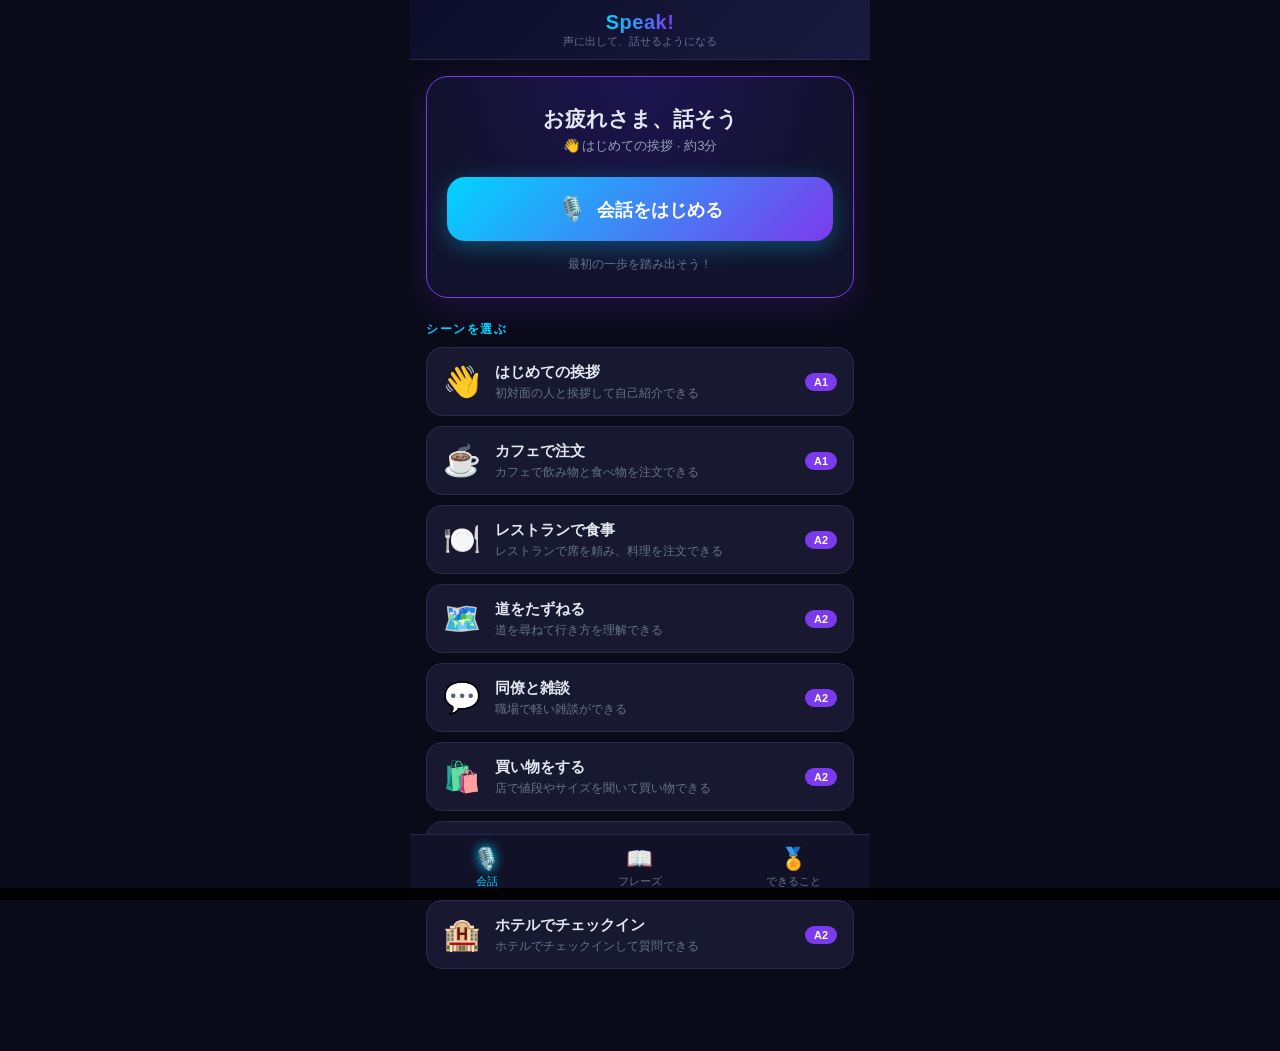
==== commit c0cd4ce9: "debug: add on-screen debug panel for iOS diagnosis without Web Inspector All STT/close-button events" ====
--- a/EnglishLearning/index.html
+++ b/EnglishLearning/index.html
@@ -122,10 +122,15 @@
             <span class="rp-mic-icon">🎙️</span>
             <span id="rp-mic-label">タップして話す</span>
           </button>
+          <div id="rp-type-area" class="rp-type-area hidden">
+            <input type="text" id="rp-type-input" class="rp-type-input" placeholder="英語でタイプしてください..." autocomplete="off" autocorrect="off" spellcheck="false" />
+            <button id="rp-type-submit" class="btn-primary" style="width:100%;margin-top:8px">送信 →</button>
+          </div>
           <div class="rp-your-actions">
             <button id="rp-hint-btn" class="btn-ghost">💡 ヒント</button>
             <button id="rp-listen-btn" class="btn-ghost">🔊 お手本</button>
-            <button id="rp-skip-btn" class="btn-ghost">スキップ →</button>
+            <button id="rp-type-btn" class="btn-ghost">⌨️ 入力</button>
+            <button id="rp-skip-btn" class="btn-ghost">→ スキップ</button>
           </div>
         </div>
 
@@ -168,6 +173,7 @@
 </div>
 
 <div id="toast"></div>
+<div id="dbg-panel"></div>
 
 <script src="js/data.js"></script>
 <script src="js/app.js"></script>
--- a/EnglishLearning/css/style.css
+++ b/EnglishLearning/css/style.css
@@ -136,15 +136,22 @@
 .overlay { position: fixed; inset: 0; background: var(--bg); z-index: 200; display: flex; }
 .rp-screen {
   width: 100%; max-width: 460px; margin: 0 auto; display: flex; flex-direction: column;
-  height: 100dvh; position: relative; overflow: hidden;
+  height: 100dvh; position: relative;
+  /* overflow:hidden on fixed containers swallows touch events on iOS — use clip instead */
+  overflow: clip;
+  /* force GPU compositing layer to fix iOS touch-event routing in fixed overlays */
+  -webkit-transform: translateZ(0);
+  transform: translateZ(0);
 }
 .rp-topbar {
   display: flex; align-items: center; gap: 12px; padding: 14px 16px;
   border-bottom: 1px solid var(--border); flex-shrink: 0;
+  position: relative; z-index: 10;
 }
 .rp-close {
-  width: 34px; height: 34px; border-radius: 50%; background: var(--card);
-  font-size: 1rem; color: var(--text2); display: flex; align-items: center; justify-content: center;
+  width: 44px; height: 44px; border-radius: 50%; background: var(--card);
+  font-size: 1.1rem; color: var(--text); display: flex; align-items: center; justify-content: center;
+  flex-shrink: 0; cursor: pointer; touch-action: manipulation;
 }
 .rp-title { flex: 1; font-size: 0.95rem; font-weight: 700; }
 .rp-progress-text { font-size: 0.75rem; color: var(--text3); }
@@ -208,9 +215,10 @@
 }
 .btn-ghost:active { background: var(--card2); }
 
-.rp-recog-result { border-radius: 12px; padding: 12px; margin-bottom: 12px; font-size: 0.85rem; }
+.rp-recog-result { border-radius: 12px; padding: 12px; margin-bottom: 12px; font-size: 0.85rem; background: rgba(0,212,255,0.06); border: 1px solid rgba(0,212,255,0.2); }
 .rp-recog-result.success { background: rgba(16,185,129,0.12); border: 1px solid var(--good); }
 .rp-recog-result.retry { background: rgba(245,158,11,0.1); border: 1px solid var(--ok); }
+.recog-interim { color: var(--accent); font-style: italic; font-size: 0.95rem; animation: pulse 1.2s ease infinite; }
 .recog-badge { font-weight: 800; margin-bottom: 6px; }
 .rp-recog-result.success .recog-badge { color: var(--good); }
 .rp-recog-result.retry .recog-badge { color: var(--ok); }
@@ -219,6 +227,13 @@
 .recog-hint-row { display: flex; gap: 8px; margin-top: 10px; }
 .w-ok { color: var(--good); font-weight: 700; }
 .w-miss { color: var(--text3); text-decoration: line-through; opacity: 0.7; }
+.rp-type-area { margin: 8px 0; }
+.rp-type-input {
+  width: 100%; padding: 12px 16px; border-radius: 12px; font-size: 1rem;
+  background: var(--card2); border: 1.5px solid var(--accent); color: var(--text);
+  outline: none; -webkit-appearance: none;
+}
+.rp-type-input::placeholder { color: var(--text3); }
 
 /* NPC turn */
 .rp-npc-turn {
@@ -343,6 +358,15 @@
 }
 #toast.show { opacity: 1; transform: translateX(-50%) translateY(0); }
 
+/* ===== On-screen debug panel ===== */
+#dbg-panel {
+  position: fixed; bottom: 0; left: 0; right: 0; z-index: 9999;
+  background: rgba(0,0,0,0.88); color: #00ff88;
+  font-family: monospace; font-size: 10px; line-height: 1.5;
+  padding: 6px 8px; white-space: pre-wrap; word-break: break-all;
+  pointer-events: none; max-height: 180px; overflow-y: auto;
+}
+
 @supports (padding-bottom: env(safe-area-inset-bottom)) {
   .tab-nav { padding-bottom: env(safe-area-inset-bottom); height: calc(var(--nav-h) + env(safe-area-inset-bottom)); }
   .scroll-area { padding-bottom: calc(var(--nav-h) + env(safe-area-inset-bottom) + 16px); }
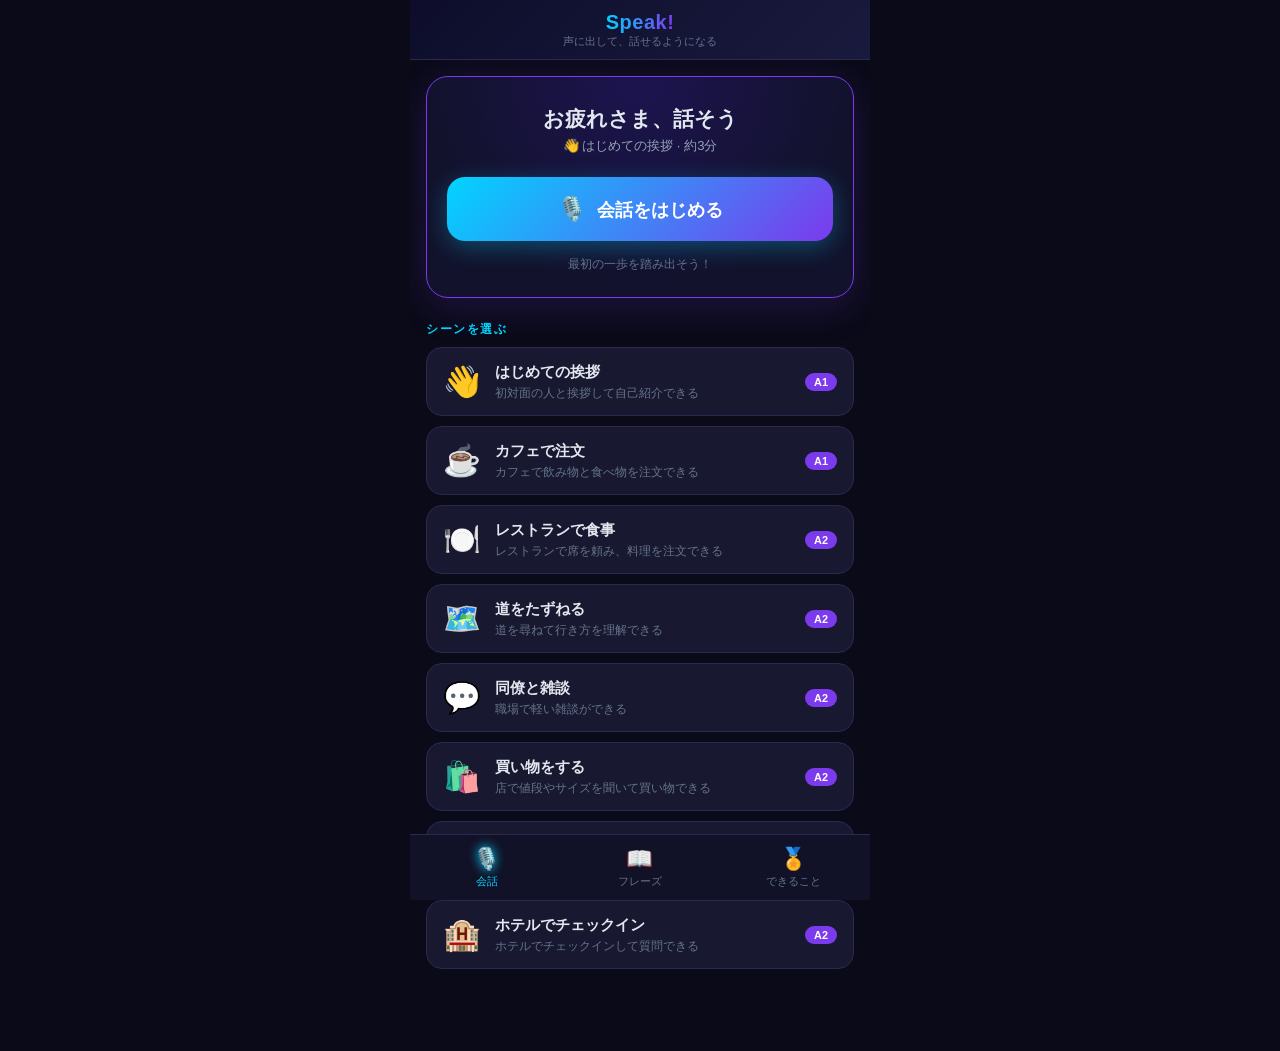
==== commit 87faa549: "cleanup: remove debug panel and logging All debug instrumentation has been removed now that the root" ====
--- a/EnglishLearning/index.html
+++ b/EnglishLearning/index.html
@@ -119,7 +119,7 @@
           <div class="rp-hint hidden" id="rp-hint"></div>
           <div id="rp-recog-result" class="rp-recog-result hidden"></div>
           <button id="rp-mic-btn" class="rp-mic-btn">
-            <span class="rp-mic-icon">🎙️</span>
+            <span id="rp-mic-icon" class="rp-mic-icon">🎙️</span>
             <span id="rp-mic-label">タップして話す</span>
           </button>
           <div id="rp-type-area" class="rp-type-area hidden">
@@ -173,7 +173,6 @@
 </div>
 
 <div id="toast"></div>
-<div id="dbg-panel"></div>
 
 <script src="js/data.js"></script>
 <script src="js/app.js"></script>
--- a/EnglishLearning/css/style.css
+++ b/EnglishLearning/css/style.css
@@ -358,15 +358,6 @@
 }
 #toast.show { opacity: 1; transform: translateX(-50%) translateY(0); }
 
-/* ===== On-screen debug panel ===== */
-#dbg-panel {
-  position: fixed; bottom: 0; left: 0; right: 0; z-index: 9999;
-  background: rgba(0,0,0,0.88); color: #00ff88;
-  font-family: monospace; font-size: 10px; line-height: 1.5;
-  padding: 6px 8px; white-space: pre-wrap; word-break: break-all;
-  pointer-events: none; max-height: 180px; overflow-y: auto;
-}
-
 @supports (padding-bottom: env(safe-area-inset-bottom)) {
   .tab-nav { padding-bottom: env(safe-area-inset-bottom); height: calc(var(--nav-h) + env(safe-area-inset-bottom)); }
   .scroll-area { padding-bottom: calc(var(--nav-h) + env(safe-area-inset-bottom) + 16px); }
